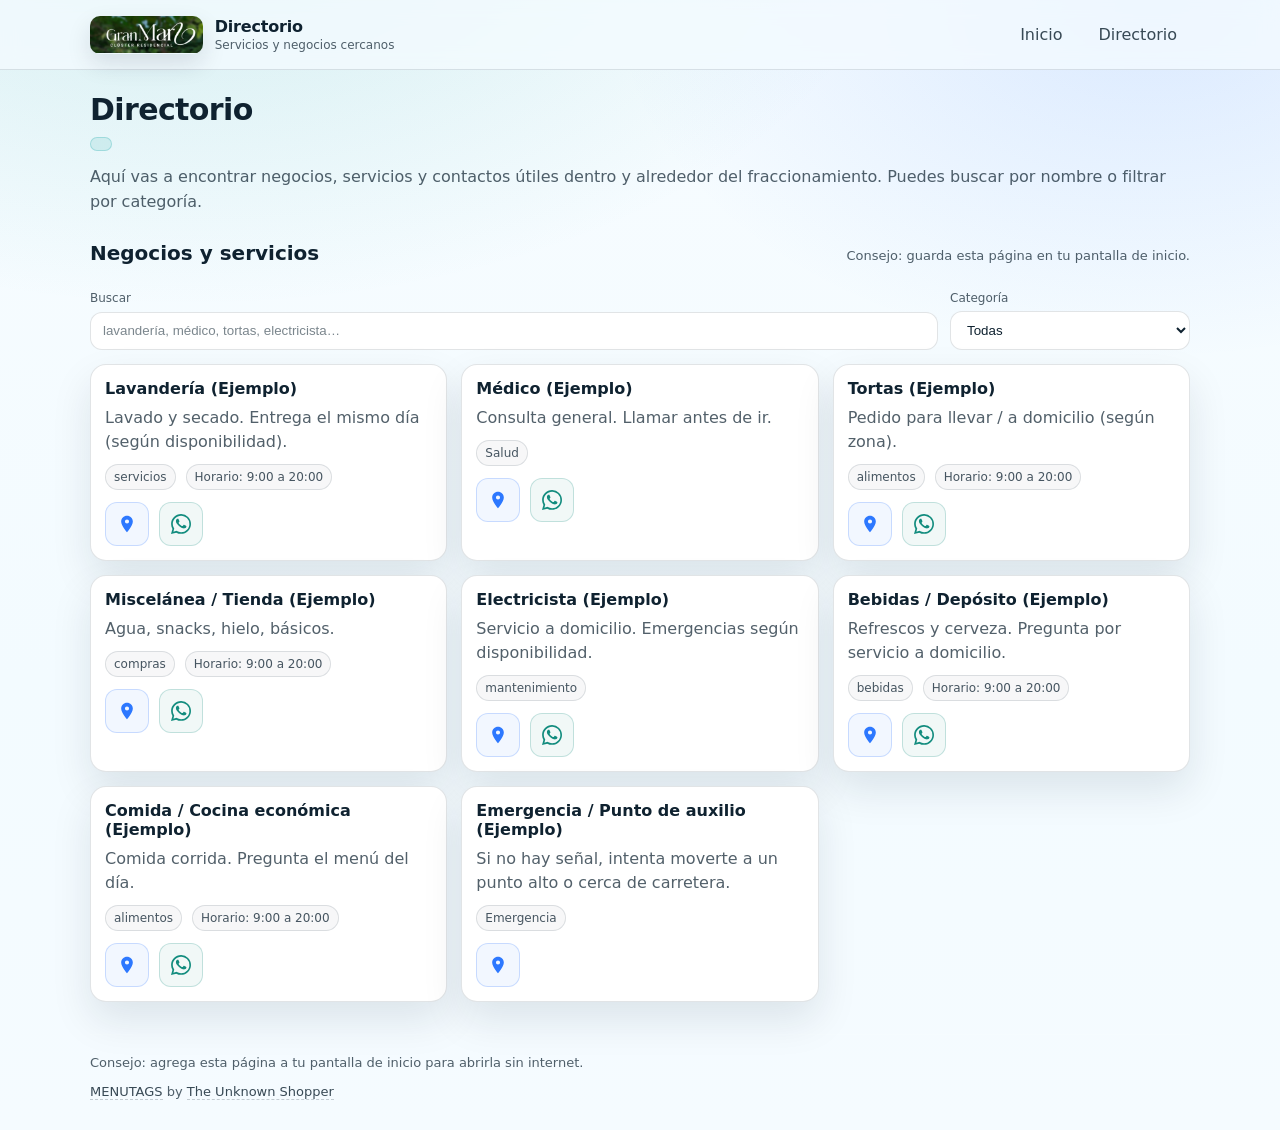
==== directorio.html @ cc4cd689 "grnmr" ====
<!doctype html>
<html lang="es">
  <head>
    <meta charset="UTF-8" />
    <meta name="viewport" content="width=device-width, initial-scale=1" />
    <meta name="theme-color" content="#0b1f2a" />
    <title>Gran Mar | Directorio</title>

    <link rel="manifest" href="./manifest.webmanifest" />
    <link rel="stylesheet" href="./style.css" />
  </head>
  <body>
    <header class="topbar">
      <div class="container">
        <div class="brand">
          <img class="brand__logo" src="./img/logo.png" alt="Gran Mar" />
          <div class="brand__text">
            <div class="brand__title">Directorio</div>
            <div class="brand__subtitle">Servicios y negocios cercanos</div>
          </div>
        </div>
        <nav class="nav">
          <a href="./index.html">Inicio</a>
          <a href="#directorio">Directorio</a>
        </nav>
      </div>
    </header>

    <main class="container">
      <section class="hero" aria-label="Directorio">
        <h1>Directorio</h1>
        <div id="roomBadge" class="badge" hidden></div>
        <p>
          Aquí vas a encontrar negocios, servicios y contactos útiles dentro y alrededor del fraccionamiento.
          Puedes buscar por nombre o filtrar por categoría.
        </p>
      </section>

      <section id="directorio" class="section" aria-label="Directorio">
        <div class="section__head">
          <h2>Negocios y servicios</h2>
          <div class="muted">Consejo: guarda esta página en tu pantalla de inicio.</div>
        </div>

        <div class="controls">
          <label class="control">
            <span class="control__label">Buscar</span>
            <input id="searchInput" type="search" placeholder="lavandería, médico, tortas, electricista…" autocomplete="off" />
          </label>
          <label class="control">
            <span class="control__label">Categoría</span>
            <select id="categorySelect">
              <option value="">Todas</option>
            </select>
          </label>
        </div>

        <div id="placesList" class="grid grid--cards" aria-live="polite"></div>
      </section>

      <footer class="footer">
        <div class="muted">
          Consejo: agrega esta página a tu pantalla de inicio para abrirla sin internet.
        </div>
        <div class="muted footer__credits">
          <a href="https://menutags.unknownshoppers.com" target="_blank" rel="noreferrer">MENUTAGS</a>
          by
          <a href="https://unknownshoppers.com" target="_blank" rel="noreferrer">The Unknown Shopper</a>
        </div>
      </footer>
    </main>

    <script>
      window.GRANMAR_PLACES = [
        {
          id: 'lavanderia-1',
          name: 'Lavandería (Ejemplo)',
          category: 'servicios',
          note: 'Lavado y secado. Entrega el mismo día (según disponibilidad).',
          hours: '9:00 a 20:00',
          whatsapp: {
            phone: '5219999999999',
            message: 'Hola, estoy en Gran Mar. ¿Me compartes costos y tiempo de entrega? Gracias.',
          },
          lat: 18.000101,
          lon: -92.000101,
        },
        {
          id: 'medico-1',
          name: 'Médico (Ejemplo)',
          category: 'salud',
          note: 'Consulta general. Llamar antes de ir.',
          whatsapp: {
            phone: '5219999999999',
            message: 'Hola, estoy en Gran Mar. ¿Tienes disponibilidad para consulta? Gracias.',
          },
          lat: 18.000102,
          lon: -92.000102,
        },
        {
          id: 'tortas-1',
          name: 'Tortas (Ejemplo)',
          category: 'alimentos',
          note: 'Pedido para llevar / a domicilio (según zona).',
          hours: '9:00 a 20:00',
          whatsapp: {
            phone: '5219999999999',
            message: 'Hola, estoy en Gran Mar. ¿Me compartes tu menú y tiempos de entrega? Gracias.',
          },
          lat: 18.000103,
          lon: -92.000103,
        },
        {
          id: 'miscelanea-1',
          name: 'Miscelánea / Tienda (Ejemplo)',
          category: 'compras',
          note: 'Agua, snacks, hielo, básicos.',
          hours: '9:00 a 20:00',
          whatsapp: {
            phone: '5219999999999',
            message: 'Hola, estoy en Gran Mar. ¿Tienes abierto y vendes hielo/agua? Gracias.',
          },
          lat: 18.000104,
          lon: -92.000104,
        },
        {
          id: 'electricista-1',
          name: 'Electricista (Ejemplo)',
          category: 'mantenimiento',
          note: 'Servicio a domicilio. Emergencias según disponibilidad.',
          whatsapp: {
            phone: '5219999999999',
            message: 'Hola, estoy en Gran Mar. ¿Puedes apoyar con un servicio eléctrico? Gracias.',
          },
          lat: 18.000105,
          lon: -92.000105,
        },
        {
          id: 'bebidas-1',
          name: 'Bebidas / Depósito (Ejemplo)',
          category: 'bebidas',
          note: 'Refrescos y cerveza. Pregunta por servicio a domicilio.',
          hours: '9:00 a 20:00',
          whatsapp: {
            phone: '5219999999999',
            message: 'Hola, estoy en Gran Mar. ¿Tienes servicio a domicilio y precios? Gracias.',
          },
          lat: 18.000106,
          lon: -92.000106,
        },
        {
          id: 'alimentos-1',
          name: 'Comida / Cocina económica (Ejemplo)',
          category: 'alimentos',
          note: 'Comida corrida. Pregunta el menú del día.',
          hours: '9:00 a 20:00',
          whatsapp: {
            phone: '5219999999999',
            message: 'Hola, estoy en Gran Mar. ¿Cuál es el menú del día y horarios? Gracias.',
          },
          lat: 18.000107,
          lon: -92.000107,
        },
        {
          id: 'emergencia-1',
          name: 'Emergencia / Punto de auxilio (Ejemplo)',
          category: 'emergencia',
          note: 'Si no hay señal, intenta moverte a un punto alto o cerca de carretera.',
          lat: 18.000108,
          lon: -92.000108,
        },
      ];
    </script>
    <script src="./script.js"></script>
  </body>
</html>
---- style.css ----
* {
    margin: 0;
    padding: 0;
    box-sizing: border-box;
}

:root {
  --bg: #f5fbff;
  --panel: #ffffff;
  --text: #0f2230;
  --muted: rgba(15, 34, 48, 0.72);
  --border: rgba(15, 34, 48, 0.12);
  --shadow: 0 18px 40px rgba(2, 28, 48, 0.10);
  --radius: 16px;
  --accent: #1aa6a6;
  --accent2: #2d78ff;
  --accentSoft: rgba(26, 166, 166, 0.12);
}

html, body {
  margin: 0;
  padding: 0;
  font-family: ui-sans-serif, system-ui, -apple-system, Segoe UI, Roboto, Helvetica, Arial;
  background:
    radial-gradient(1200px 700px at 15% -10%, rgba(26, 166, 166, 0.18), transparent 60%),
    radial-gradient(900px 600px at 90% 0%, rgba(45, 120, 255, 0.14), transparent 60%),
    linear-gradient(180deg, #f7fcff, #f3fbff 60%, #f5fbff);
  color: var(--text);
}

body {
  position: relative;
  overflow-x: hidden;
}

body::before,
body::after {
  content: "";
  position: fixed;
  inset: -20vmax;
  z-index: -1;
  pointer-events: none;
  will-change: transform, border-radius;
  filter: blur(40px);
  opacity: 0.55;
}

body::before {
  background: radial-gradient(circle at 30% 30%, rgba(26, 166, 166, 0.55), transparent 55%),
    radial-gradient(circle at 70% 60%, rgba(45, 120, 255, 0.42), transparent 55%);
  animation: morphA 18s ease-in-out infinite;
}

body::after {
  background: radial-gradient(circle at 40% 70%, rgba(255, 189, 89, 0.45), transparent 55%),
    radial-gradient(circle at 80% 20%, rgba(26, 166, 166, 0.35), transparent 55%);
  animation: morphB 22s ease-in-out infinite;
  opacity: 0.35;
}

@keyframes morphA {
  0% {
    transform: translate3d(-4%, -2%, 0) scale(0.98) rotate(0deg);
    border-radius: 42% 58% 62% 38% / 40% 35% 65% 60%;
  }
  35% {
    transform: translate3d(6%, 2%, 0) scale(1.05) rotate(10deg);
    border-radius: 60% 40% 34% 66% / 55% 62% 38% 45%;
  }
  70% {
    transform: translate3d(2%, 7%, 0) scale(1.02) rotate(-6deg);
    border-radius: 35% 65% 58% 42% / 58% 40% 60% 42%;
  }
  100% {
    transform: translate3d(-4%, -2%, 0) scale(0.98) rotate(0deg);
    border-radius: 42% 58% 62% 38% / 40% 35% 65% 60%;
  }
}

@keyframes morphB {
  0% {
    transform: translate3d(8%, 6%, 0) scale(1.02) rotate(0deg);
    border-radius: 58% 42% 45% 55% / 55% 40% 60% 45%;
  }
  45% {
    transform: translate3d(-2%, 3%, 0) scale(1.07) rotate(-12deg);
    border-radius: 40% 60% 62% 38% / 42% 60% 40% 58%;
  }
  80% {
    transform: translate3d(4%, -4%, 0) scale(1.03) rotate(8deg);
    border-radius: 62% 38% 40% 60% / 60% 48% 52% 40%;
  }
  100% {
    transform: translate3d(8%, 6%, 0) scale(1.02) rotate(0deg);
    border-radius: 58% 42% 45% 55% / 55% 40% 60% 45%;
  }
}

@media (prefers-reduced-motion: reduce) {
  body::before,
  body::after {
    animation: none;
  }
}

a { color: inherit; }

.container {
  width: min(1100px, calc(100% - 32px));
  margin: 0 auto;
}

@supports (padding: max(0px)) {
  .container {
    width: min(
      1100px,
      calc(100% - max(16px, env(safe-area-inset-left)) - max(16px, env(safe-area-inset-right)))
    );
  }
}

.topbar {
  position: sticky;
  top: 0;
  z-index: 10;
  backdrop-filter: blur(10px);
  background: rgba(245, 251, 255, 0.75);
  border-bottom: 1px solid var(--border);
}

.topbar .container {
  display: flex;
  align-items: center;
  justify-content: space-between;
  gap: 16px;
  padding: 14px 0;
}

@media (max-width: 620px) {
  .topbar .container {
    align-items: flex-start;
    flex-direction: column;
    gap: 10px;
    padding: 12px 0;
  }
}

.brand__title {
  font-weight: 850;
  letter-spacing: -0.2px;
  font-size: 16px;
}

.brand__subtitle {
  color: var(--muted);
  font-size: 12px;
  margin-top: 2px;
}

.brand {
  display: flex;
  align-items: center;
  gap: 12px;
}

.brand__text {
  display: grid;
}

.brand__logo {
  height: clamp(28px, 5vw, 38px);
  width: auto;
  max-width: 160px;
  object-fit: contain;
  border-radius: 10px;
  box-shadow: 0 10px 25px rgba(2, 28, 48, 0.12);
}

@media (max-width: 620px) {
  .brand {
    width: 100%;
  }

  .brand__logo {
    max-width: 220px;
  }
}

.nav {
  display: flex;
  gap: 10px;
  flex-wrap: wrap;
  justify-content: flex-end;
}

@media (max-width: 620px) {
  .nav {
    width: 100%;
    flex-wrap: nowrap;
    overflow-x: auto;
    -webkit-overflow-scrolling: touch;
    padding-bottom: 6px;
  }

  .nav a {
    white-space: nowrap;
  }
}

.nav a {
  text-decoration: none;
  padding: 10px 12px;
  border: 1px solid transparent;
  border-radius: 999px;
  color: rgba(15, 34, 48, 0.82);
}

.nav a:hover {
  border-color: var(--border);
  background: rgba(15, 34, 48, 0.04);
}

.hero { padding: 22px 0 4px; }

.hero h1 {
  margin: 0;
  font-size: 30px;
  letter-spacing: -0.6px;
}

.hero p {
  margin: 10px 0 0;
  color: var(--muted);
  line-height: 1.55;
}

.badge {
  display: inline-flex;
  align-items: center;
  justify-content: center;
  margin-top: 10px;
  padding: 6px 10px;
  border-radius: 999px;
  border: 1px solid rgba(26, 166, 166, 0.26);
  background: var(--accentSoft);
  font-weight: 800;
  letter-spacing: 0.2px;
  width: fit-content;
}

.section { padding: 22px 0; }

.section h2 {
  margin: 0 0 12px;
  font-size: 20px;
}

.section__head {
  display: flex;
  align-items: baseline;
  justify-content: space-between;
  gap: 12px;
  flex-wrap: wrap;
}

.grid {
  display: grid;
  gap: 14px;
}

.grid--2 { grid-template-columns: repeat(2, minmax(0, 1fr)); }
.grid--cards { grid-template-columns: repeat(3, minmax(0, 1fr)); }

@media (max-width: 860px) {
  .grid--cards { grid-template-columns: repeat(2, minmax(0, 1fr)); }
}

@media (max-width: 620px) {
  .grid--2 { grid-template-columns: 1fr; }
  .grid--cards { grid-template-columns: 1fr; }
  .brand__subtitle { display: none; }
}

.card {
  display: block;
  text-decoration: none;
  border: 1px solid var(--border);
  background: var(--panel);
  border-radius: var(--radius);
  box-shadow: var(--shadow);
  padding: 14px;
}

@media (max-width: 620px) {
  .card {
    padding: 14px;
  }
}

.card--cta {
  position: relative;
  overflow: hidden;
}

.card--cta:hover {
  border-color: rgba(26, 166, 166, 0.45);
  box-shadow: 0 22px 50px rgba(2, 28, 48, 0.12);
}

.card__title {
  font-weight: 750;
  font-size: 16px;
}

.card__text {
  margin-top: 8px;
  color: var(--muted);
  line-height: 1.5;
}

.muted {
  color: var(--muted);
  font-size: 13px;
  line-height: 1.5;
}

.center { text-align: center; }

.kv {
  display: grid;
  grid-template-columns: 130px 1fr;
  gap: 8px;
  padding: 8px 0;
  border-bottom: 1px dashed rgba(255, 255,  255, 0.12);
}

.kv:last-child { border-bottom: 0; }

.kv__k { color: var(--muted); font-size: 12px; }
.kv__v { font-weight: 700; letter-spacing: 0.2px; }

.controls {
  display: grid;
  grid-template-columns: 1fr 240px;
  gap: 12px;
  margin: 14px 0;
}

@media (max-width: 620px) {
  .controls { grid-template-columns: 1fr; }
}

.control { display: grid; gap: 6px; }
.control__label { color: var(--muted); font-size: 12px; }

input[type="search"], select {
  width: 100%;
  border: 1px solid var(--border);
  border-radius: 12px;
  padding: 10px 12px;
  background: #ffffff;
  color: var(--text);
  outline: none;
}

.actions {
  display: flex;
  gap: 10px;
  flex-wrap: wrap;
  margin: 12px 0 8px;
}

@media (max-width: 620px) {
  .actions {
    flex-direction: column;
    align-items: stretch;
  }
}

input[type="search"]::placeholder { color: rgba(15, 34, 48, 0.55); }

select option { color: #0b1f2a; }

.btn {
  appearance: none;
  border: 1px solid rgba(26, 166, 166, 0.28);
  background: linear-gradient(180deg, rgba(26, 166, 166, 0.18), rgba(26, 166, 166, 0.10));
  color: var(--text);
  padding: 12px 14px;
  border-radius: 12px;
  font-weight: 700;
  cursor: pointer;
}

@media (max-width: 620px) {
  .btn {
    width: 100%;
  }
}

.btn--secondary {
  border-color: rgba(15, 34, 48, 0.14);
  background: rgba(2, 28, 48, 0.04);
}

.btn:hover { border-color: rgba(57, 198, 198, 0.55); }

.list { display: grid; gap: 8px; }

.list__item {
  padding: 10px 12px;
  border: 1px solid var(--border);
  border-radius: 12px;
  text-decoration: none;
  background: rgba(2, 28, 48, 0.02);
}

@media (max-width: 620px) {
  .list__item {
    display: block;
    text-align: center;
    padding: 12px 14px;
  }
}

.list__item:hover { background: rgba(255, 255, 255, 0.06); }

.place__meta {
  display: flex;
  gap: 10px;
  flex-wrap: wrap;
  margin-top: 10px;
}

.place__actions {
  display: flex;
  gap: 10px;
  margin-top: 12px;
}

.icon-btn {
  display: inline-flex;
  align-items: center;
  justify-content: center;
  width: 44px;
  height: 44px;
  border-radius: 12px;
  border: 1px solid var(--border);
  background: rgba(2, 28, 48, 0.02);
  text-decoration: none;
  color: rgba(15, 34, 48, 0.85);
}

.icon-btn:hover {
  background: rgba(2, 28, 48, 0.04);
}

.icon-btn--wa {
  color: #128c7e;
  border-color: rgba(18, 140, 126, 0.22);
  background: rgba(18, 140, 126, 0.06);
}

.icon-btn--wa:hover {
  background: rgba(18, 140, 126, 0.10);
}

.icon-btn--maps {
  color: var(--accent2);
  border-color: rgba(45, 120, 255, 0.22);
  background: rgba(45, 120, 255, 0.06);
}

.icon-btn--maps:hover {
  background: rgba(45, 120, 255, 0.10);
}

@media (max-width: 620px) {
  .place__actions {
    gap: 12px;
  }

  .icon-btn {
    width: 52px;
    height: 52px;
  }
}

.tag {
  font-size: 12px;
  padding: 5px 8px;
  border-radius: 999px;
  border: 1px solid var(--border);
  background: rgba(2, 28, 48, 0.03);
  color: rgba(15, 34, 48, 0.76);
}

.footer {
  padding: 18px 0 28px;
  border-top: 1px solid rgba(255, 255, 255, 0.12);
  margin-top: 10px;
}

.footer__credits {
  margin-top: 10px;
}

.footer__credits a {
  color: rgba(15, 34, 48, 0.82);
  text-decoration: none;
  border-bottom: 1px dashed rgba(15, 34, 48, 0.22);
}

.footer__credits a:hover {
  border-bottom-color: rgba(15, 34, 48, 0.38);
}
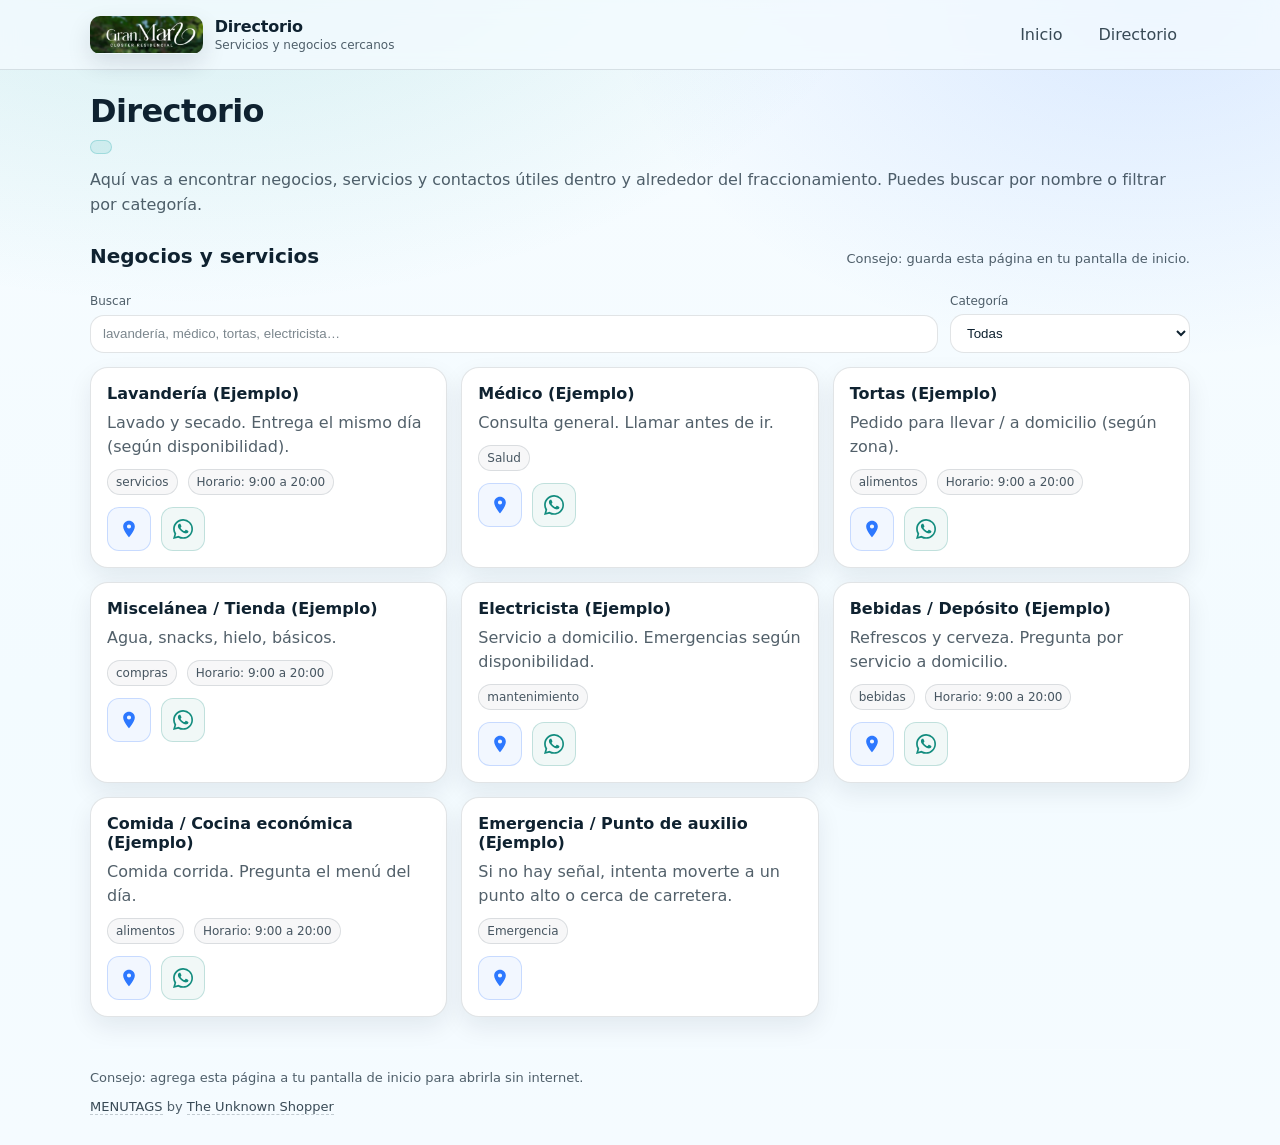
==== commit b1fdf07c: "¨modif¨" ====
--- a/directorio.html
+++ b/directorio.html
@@ -7,10 +7,21 @@
     <meta name="theme-color" content="#0b1f2a" />
     <title>Gran Mar | Directorio</title>
 
+    <meta property="og:title" content="Gran Mar | Directorio" />
+    <meta property="og:description" content="Negocios, servicios y contactos útiles en Gran Mar." />
+    <meta property="og:type" content="website" />
+    <meta property="og:image" content="https://unknownshopper.github.io/granmar/img/insti02.jpeg" />
+    <meta property="og:url" content="https://unknownshopper.github.io/granmar/directorio.html" />
+    <meta name="twitter:card" content="summary_large_image" />
+    <meta name="twitter:title" content="Gran Mar | Directorio" />
+    <meta name="twitter:description" content="Negocios, servicios y contactos útiles en Gran Mar." />
+    <meta name="twitter:image" content="https://unknownshopper.github.io/granmar/img/insti02.jpeg" />
+
     <link rel="manifest" href="./manifest.webmanifest" />
     <link rel="stylesheet" href="./style.css" />
   </head>
   <body>
+    <div class="parallax-bg" aria-hidden="true"></div>
     <header class="topbar">
       <div class="container">
         <div class="brand">
@@ -80,7 +91,7 @@
           note: 'Lavado y secado. Entrega el mismo día (según disponibilidad).',
           hours: '9:00 a 20:00',
           whatsapp: {
-            phone: '5219999999999',
+            phone: '529991429627',
             message: 'Hola, estoy en Gran Mar. ¿Me compartes costos y tiempo de entrega? Gracias.',
           },
           lat: 18.000101,
@@ -92,7 +103,7 @@
           category: 'salud',
           note: 'Consulta general. Llamar antes de ir.',
           whatsapp: {
-            phone: '5219999999999',
+            phone: '529991429627',
             message: 'Hola, estoy en Gran Mar. ¿Tienes disponibilidad para consulta? Gracias.',
           },
           lat: 18.000102,
@@ -105,7 +116,7 @@
           note: 'Pedido para llevar / a domicilio (según zona).',
           hours: '9:00 a 20:00',
           whatsapp: {
-            phone: '5219999999999',
+            phone: '529991429627',
             message: 'Hola, estoy en Gran Mar. ¿Me compartes tu menú y tiempos de entrega? Gracias.',
           },
           lat: 18.000103,
@@ -118,7 +129,7 @@
           note: 'Agua, snacks, hielo, básicos.',
           hours: '9:00 a 20:00',
           whatsapp: {
-            phone: '5219999999999',
+            phone: '529991429627',
             message: 'Hola, estoy en Gran Mar. ¿Tienes abierto y vendes hielo/agua? Gracias.',
           },
           lat: 18.000104,
@@ -130,7 +141,7 @@
           category: 'mantenimiento',
           note: 'Servicio a domicilio. Emergencias según disponibilidad.',
           whatsapp: {
-            phone: '5219999999999',
+            phone: '529991429627',
             message: 'Hola, estoy en Gran Mar. ¿Puedes apoyar con un servicio eléctrico? Gracias.',
           },
           lat: 18.000105,
@@ -143,7 +154,7 @@
           note: 'Refrescos y cerveza. Pregunta por servicio a domicilio.',
           hours: '9:00 a 20:00',
           whatsapp: {
-            phone: '5219999999999',
+            phone: '529991429627',
             message: 'Hola, estoy en Gran Mar. ¿Tienes servicio a domicilio y precios? Gracias.',
           },
           lat: 18.000106,
@@ -156,7 +167,7 @@
           note: 'Comida corrida. Pregunta el menú del día.',
           hours: '9:00 a 20:00',
           whatsapp: {
-            phone: '5219999999999',
+            phone: '529991429627',
             message: 'Hola, estoy en Gran Mar. ¿Cuál es el menú del día y horarios? Gracias.',
           },
           lat: 18.000107,
--- a/style.css
+++ b/style.css
@@ -11,7 +11,9 @@
   --muted: rgba(15, 34, 48, 0.72);
   --border: rgba(15, 34, 48, 0.12);
   --shadow: 0 18px 40px rgba(2, 28, 48, 0.10);
-  --radius: 16px;
+  --shadowSoft: 0 10px 24px rgba(2, 28, 48, 0.08);
+  --radius: 18px;
+  --radiusSm: 14px;
   --accent: #1aa6a6;
   --accent2: #2d78ff;
   --accentSoft: rgba(26, 166, 166, 0.12);
@@ -21,6 +23,8 @@
   margin: 0;
   padding: 0;
   font-family: ui-sans-serif, system-ui, -apple-system, Segoe UI, Roboto, Helvetica, Arial;
+  text-rendering: optimizeLegibility;
+  -webkit-font-smoothing: antialiased;
   background:
     radial-gradient(1200px 700px at 15% -10%, rgba(26, 166, 166, 0.18), transparent 60%),
     radial-gradient(900px 600px at 90% 0%, rgba(45, 120, 255, 0.14), transparent 60%),
@@ -31,6 +35,27 @@
 body {
   position: relative;
   overflow-x: hidden;
+}
+
+.parallax-bg {
+  position: fixed;
+  inset: -10vh 0 0 0;
+  z-index: -3;
+  pointer-events: none;
+  background-image:
+    linear-gradient(180deg, rgba(245, 251, 255, 0.78), rgba(245, 251, 255, 0.92) 55%, rgba(245, 251, 255, 0.98)),
+    url('./img/granmaratardecer.webp');
+  background-size: cover;
+  background-position: center;
+  filter: saturate(1.05) contrast(1.02);
+  transform: translate3d(0, 0, 0);
+  will-change: transform;
+}
+
+@media (prefers-reduced-motion: reduce) {
+  .parallax-bg {
+    will-change: auto;
+  }
 }
 
 body::before,
@@ -195,15 +220,25 @@
 
 @media (max-width: 620px) {
   .nav {
+    position: fixed;
+    left: 0;
+    right: 0;
+    bottom: 0;
     width: 100%;
-    flex-wrap: nowrap;
-    overflow-x: auto;
-    -webkit-overflow-scrolling: touch;
-    padding-bottom: 6px;
+    justify-content: space-around;
+    gap: 8px;
+    padding: 10px 12px;
+    background: rgba(245, 251, 255, 0.88);
+    border-top: 1px solid var(--border);
+    backdrop-filter: blur(12px);
   }
 
   .nav a {
     white-space: nowrap;
+  }
+
+  body {
+    padding-bottom: 76px;
   }
 }
 
@@ -224,7 +259,7 @@
 
 .hero h1 {
   margin: 0;
-  font-size: 30px;
+  font-size: 32px;
   letter-spacing: -0.6px;
 }
 
@@ -287,8 +322,8 @@
   border: 1px solid var(--border);
   background: var(--panel);
   border-radius: var(--radius);
-  box-shadow: var(--shadow);
-  padding: 14px;
+  box-shadow: var(--shadowSoft);
+  padding: 16px;
 }
 
 @media (max-width: 620px) {
@@ -300,6 +335,21 @@
 .card--cta {
   position: relative;
   overflow: hidden;
+}
+
+.card--cta::after {
+  content: "";
+  position: absolute;
+  inset: 0;
+  background: radial-gradient(900px 280px at 10% 0%, rgba(26, 166, 166, 0.18), transparent 50%),
+    radial-gradient(900px 280px at 90% 0%, rgba(45, 120, 255, 0.14), transparent 55%);
+  opacity: 0.8;
+  pointer-events: none;
+}
+
+.card--cta > * {
+  position: relative;
+  z-index: 1;
 }
 
 .card--cta:hover {
@@ -356,7 +406,7 @@
 input[type="search"], select {
   width: 100%;
   border: 1px solid var(--border);
-  border-radius: 12px;
+  border-radius: var(--radiusSm);
   padding: 10px 12px;
   background: #ffffff;
   color: var(--text);
@@ -387,7 +437,7 @@
   background: linear-gradient(180deg, rgba(26, 166, 166, 0.18), rgba(26, 166, 166, 0.10));
   color: var(--text);
   padding: 12px 14px;
-  border-radius: 12px;
+  border-radius: var(--radiusSm);
   font-weight: 700;
   cursor: pointer;
 }
@@ -436,6 +486,28 @@
   display: flex;
   gap: 10px;
   margin-top: 12px;
+}
+
+.embed {
+  width: 100%;
+  aspect-ratio: 16 / 10;
+  border-radius: 18px;
+  overflow: hidden;
+  background: rgba(255, 255, 255, 0.6);
+  box-shadow: 0 18px 40px rgba(2, 28, 48, 0.12);
+}
+
+.embed iframe {
+  width: 100%;
+  height: 100%;
+  border: 0;
+}
+
+.forecast__item {
+  display: flex;
+  gap: 10px;
+  flex-wrap: wrap;
+  margin-top: 10px;
 }
 
 .icon-btn {
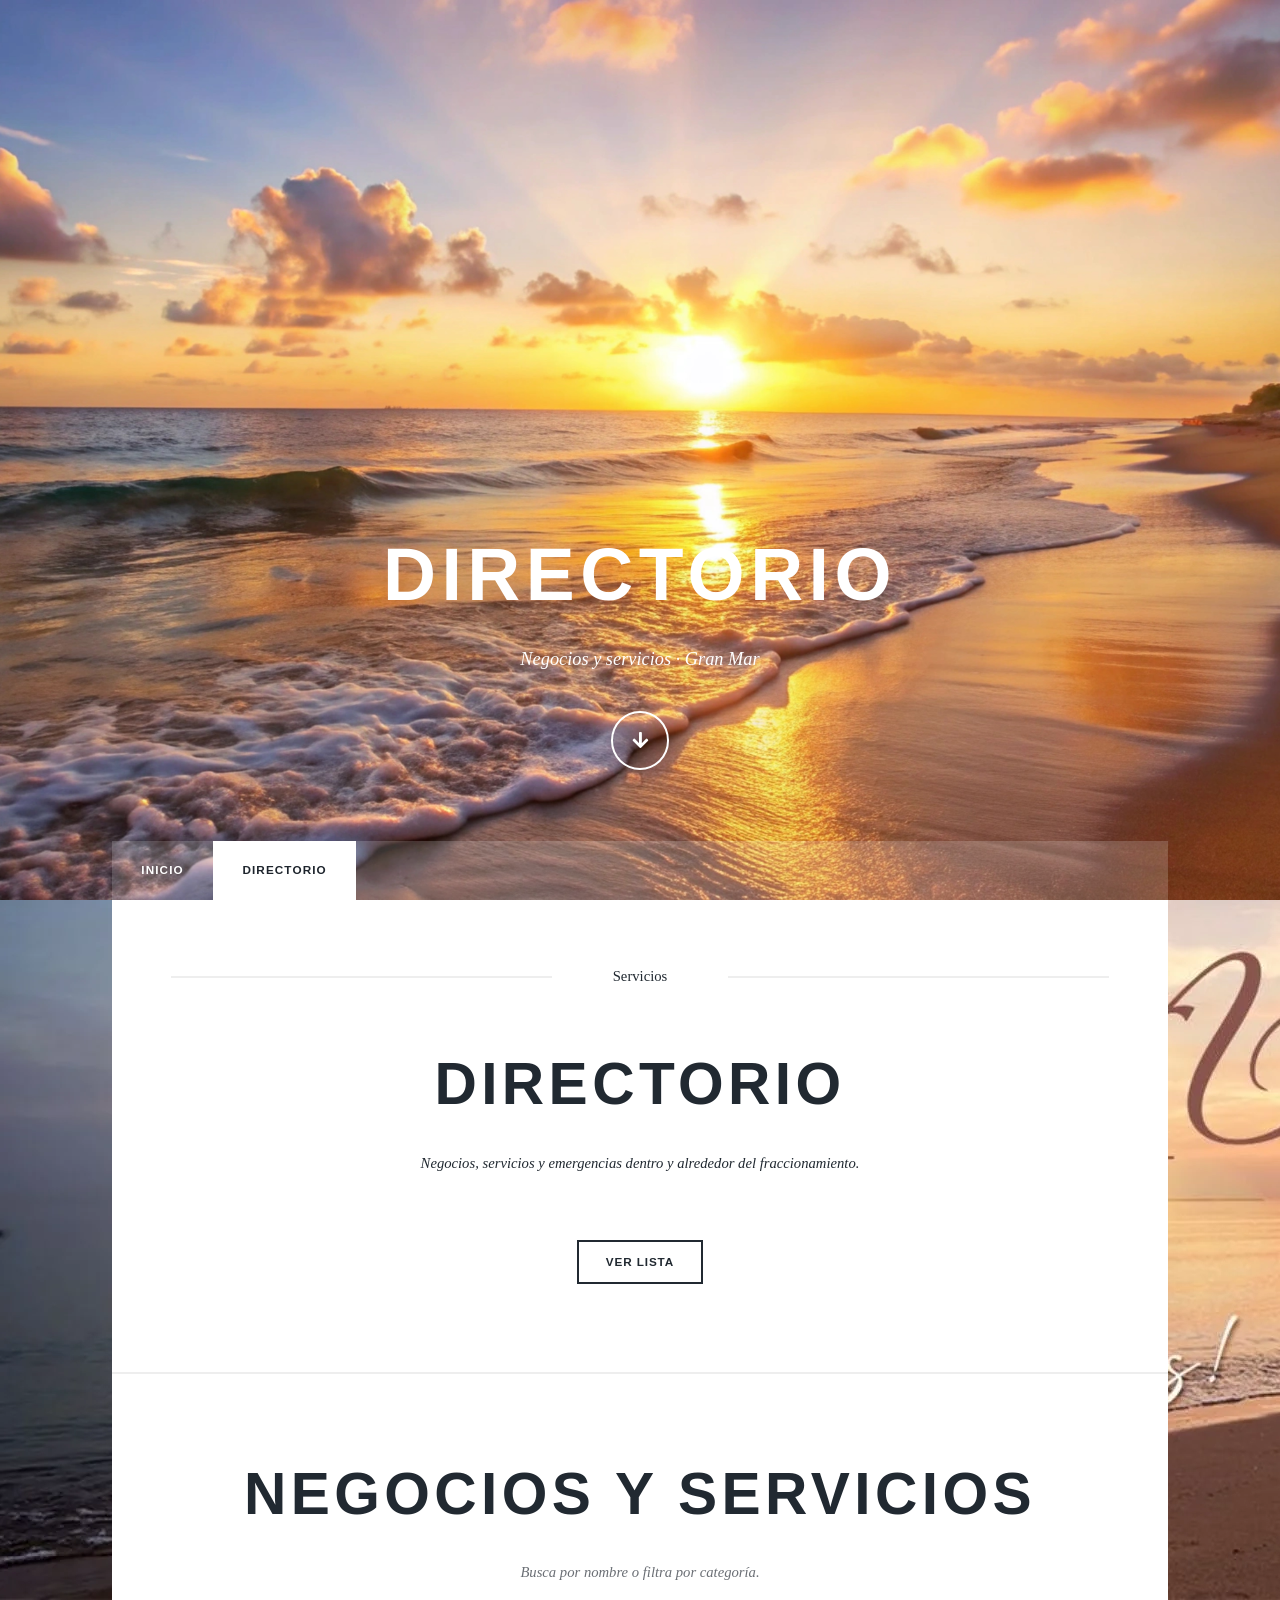
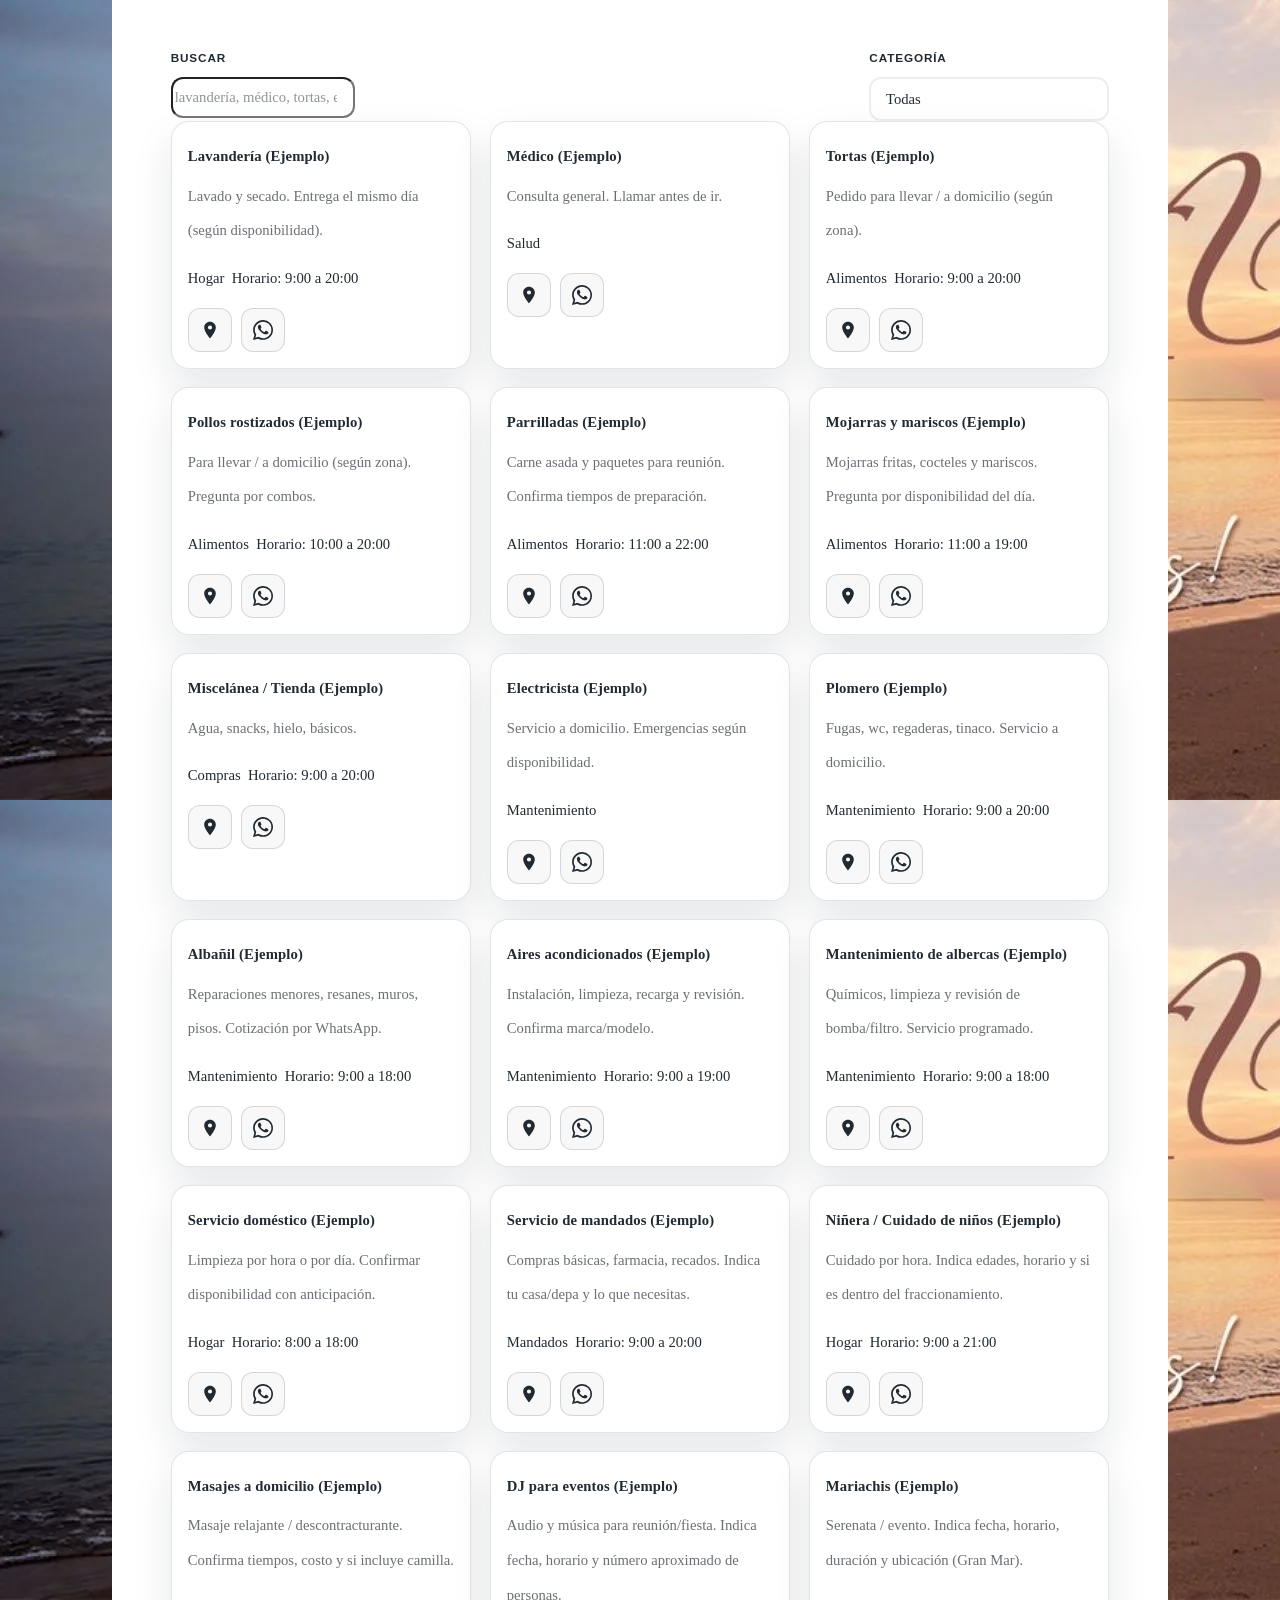
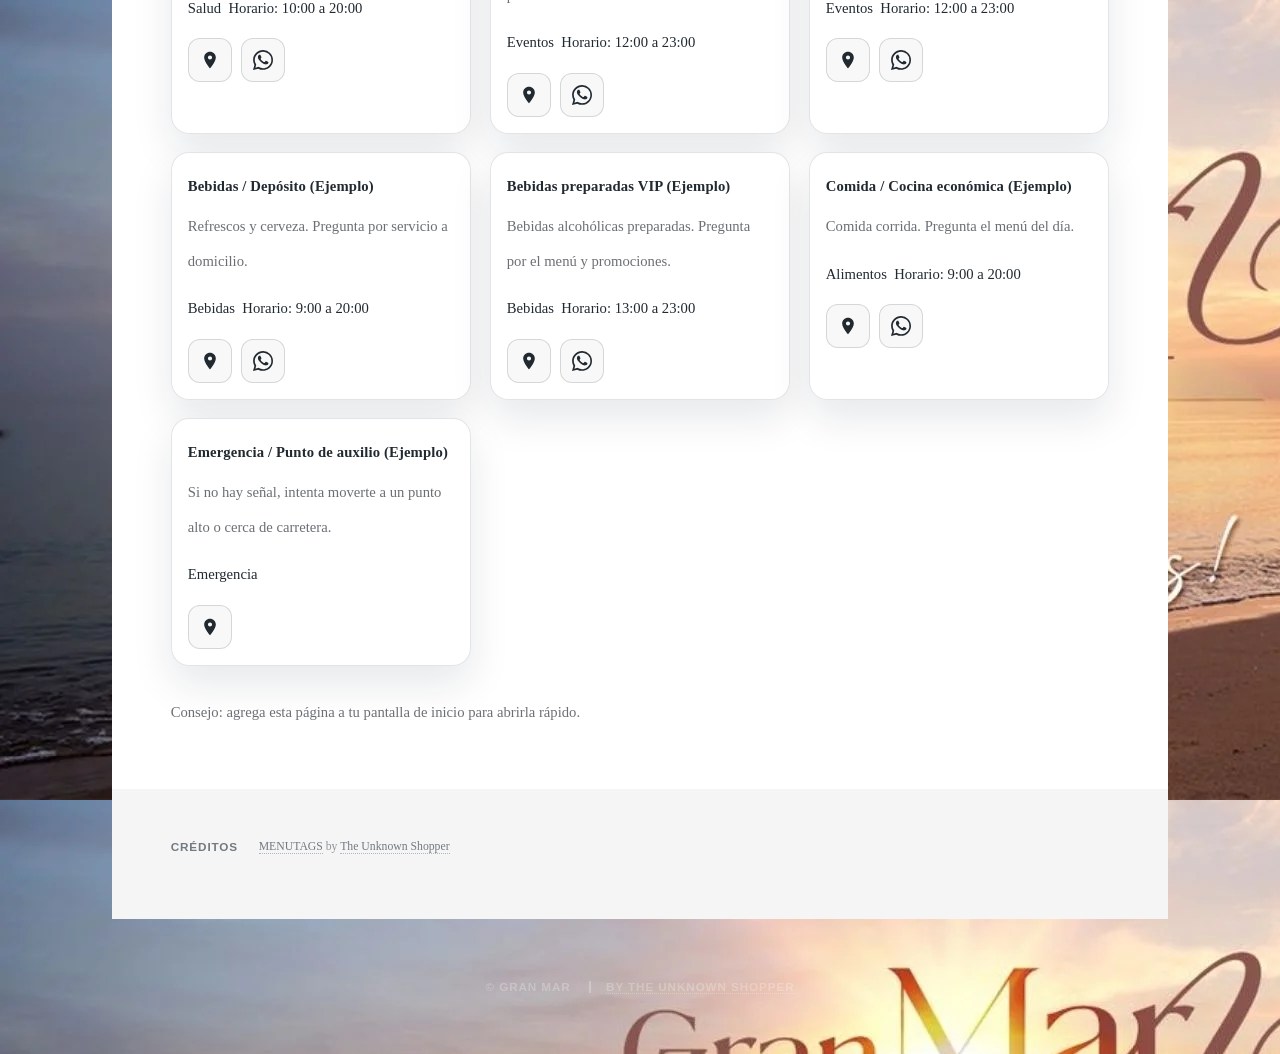
==== commit ab77cafb: "¨modifx¨" ====
--- a/directorio.html
+++ b/directorio.html
@@ -1,11 +1,9 @@
-
-<!doctype html>
+<!DOCTYPE HTML>
 <html lang="es">
   <head>
-    <meta charset="UTF-8" />
-    <meta name="viewport" content="width=device-width, initial-scale=1" />
-    <meta name="theme-color" content="#0b1f2a" />
     <title>Gran Mar | Directorio</title>
+    <meta charset="utf-8" />
+    <meta name="viewport" content="width=device-width, initial-scale=1, user-scalable=no" />
 
     <meta property="og:title" content="Gran Mar | Directorio" />
     <meta property="og:description" content="Negocios, servicios y contactos útiles en Gran Mar." />
@@ -17,172 +15,448 @@
     <meta name="twitter:description" content="Negocios, servicios y contactos útiles en Gran Mar." />
     <meta name="twitter:image" content="https://unknownshopper.github.io/granmar/img/insti02.jpeg" />
 
-    <link rel="manifest" href="./manifest.webmanifest" />
-    <link rel="stylesheet" href="./style.css" />
+    <link rel="stylesheet" href="nuevotemplate/assets/css/main.css" />
+    <link rel="stylesheet" href="./granmar.css" />
+    <noscript><link rel="stylesheet" href="nuevotemplate/assets/css/noscript.css" /></noscript>
+
+    <style>
+      #wrapper {
+        background-image: url('./img/granmaratardecer.webp');
+      }
+
+      #intro {
+        background-image: url('./img/puestadesol2.jpg');
+        background-size: cover;
+        background-position: center;
+        background-repeat: no-repeat;
+      }
+
+      #header .logo {
+        display: inline-flex;
+        align-items: center;
+        gap: 0.75rem;
+      }
+
+      #header .logo img {
+        height: 36px;
+        width: auto;
+        border-radius: 10px;
+      }
+
+      #granmarApp .gm-place-grid {
+        display: grid;
+        gap: 1.25rem;
+        grid-template-columns: repeat(3, minmax(0, 1fr));
+      }
+
+      @media screen and (max-width: 980px) {
+        #granmarApp .gm-place-grid {
+          grid-template-columns: repeat(2, minmax(0, 1fr));
+        }
+      }
+
+      @media screen and (max-width: 736px) {
+        #granmarApp .gm-place-grid {
+          grid-template-columns: 1fr;
+        }
+      }
+
+      #granmarApp .gm-place-grid .card:not(.place-card) {
+        border: 0;
+        background: transparent;
+        box-shadow: none;
+        padding: 0;
+      }
+    </style>
   </head>
-  <body>
-    <div class="parallax-bg" aria-hidden="true"></div>
-    <header class="topbar">
-      <div class="container">
-        <div class="brand">
-          <img class="brand__logo" src="./img/logo.png" alt="Gran Mar" />
-          <div class="brand__text">
-            <div class="brand__title">Directorio</div>
-            <div class="brand__subtitle">Servicios y negocios cercanos</div>
+  <body class="is-preload">
+    <div id="wrapper" class="fade-in">
+      <div id="intro">
+        <h1>Directorio</h1>
+        <p>Negocios y servicios · Gran Mar</p>
+        <ul class="actions">
+          <li><a href="#header" class="button icon solid solo fa-arrow-down scrolly">Continuar</a></li>
+        </ul>
+      </div>
+
+      <header id="header">
+        <a href="index.html" class="logo">
+          <img src="./img/logo.png" alt="Gran Mar" />
+          <span>Directorio</span>
+        </a>
+      </header>
+
+      <nav id="nav">
+        <ul class="links">
+          <li><a href="index.html">Inicio</a></li>
+          <li class="active"><a class="scrolly" href="#directorio">Directorio</a></li>
+        </ul>
+      </nav>
+
+      <div id="main">
+        <article class="post">
+          <header class="major">
+            <span class="date">Servicios</span>
+            <h2><a href="#">Directorio</a></h2>
+            <p>Negocios, servicios y emergencias dentro y alrededor del fraccionamiento.</p>
+            <div id="roomBadge" class="gm-chip" hidden></div>
+          </header>
+          <ul class="actions special">
+            <li><a href="#directorio" class="button scrolly">Ver lista</a></li>
+          </ul>
+        </article>
+
+        <section class="post" id="granmarApp">
+          <header class="major" id="directorio">
+            <h2>Negocios y servicios</h2>
+            <p class="gm-muted">Busca por nombre o filtra por categoría.</p>
+          </header>
+
+          <div class="gm-controls">
+            <div>
+              <label for="searchInput">Buscar</label>
+              <input id="searchInput" type="search" placeholder="lavandería, médico, tortas, electricista…" autocomplete="off" />
+            </div>
+            <div>
+              <label for="categorySelect">Categoría</label>
+              <select id="categorySelect">
+                <option value="">Todas</option>
+              </select>
+            </div>
           </div>
+
+          <div id="placesList" class="gm-place-grid" aria-live="polite"></div>
+
+          <div style="margin-top: 2rem;" class="gm-muted">
+            Consejo: agrega esta página a tu pantalla de inicio para abrirla rápido.
+          </div>
+
+          <script>
+            window.GRANMAR_PLACES = [
+              {
+                id: 'lavanderia-1',
+                name: 'Lavandería (Ejemplo)',
+                category: 'hogar',
+                note: 'Lavado y secado. Entrega el mismo día (según disponibilidad).',
+                hours: '9:00 a 20:00',
+                whatsapp: {
+                  phone: '529991429627',
+                  message: 'Hola, estoy en Gran Mar. ¿Me compartes costos y tiempo de entrega? Gracias.',
+                },
+                lat: 18.000101,
+                lon: -92.000101,
+              },
+              {
+                id: 'medico-1',
+                name: 'Médico (Ejemplo)',
+                category: 'salud',
+                note: 'Consulta general. Llamar antes de ir.',
+                whatsapp: {
+                  phone: '529991429627',
+                  message: 'Hola, estoy en Gran Mar. ¿Tienes disponibilidad para consulta? Gracias.',
+                },
+                lat: 18.000102,
+                lon: -92.000102,
+              },
+              {
+                id: 'tortas-1',
+                name: 'Tortas (Ejemplo)',
+                category: 'alimentos',
+                note: 'Pedido para llevar / a domicilio (según zona).',
+                hours: '9:00 a 20:00',
+                whatsapp: {
+                  phone: '529991429627',
+                  message: 'Hola, estoy en Gran Mar. ¿Me compartes tu menú y tiempos de entrega? Gracias.',
+                },
+                lat: 18.000103,
+                lon: -92.000103,
+              },
+              {
+                id: 'pollos-1',
+                name: 'Pollos rostizados (Ejemplo)',
+                category: 'alimentos',
+                note: 'Para llevar / a domicilio (según zona). Pregunta por combos.',
+                hours: '10:00 a 20:00',
+                whatsapp: {
+                  phone: '529991429627',
+                  message: 'Hola, estoy en Gran Mar. ¿Me compartes menú/combos de pollos rostizados y si tienes entrega? Gracias.',
+                },
+                lat: 18.000115,
+                lon: -92.000115,
+              },
+              {
+                id: 'parrilladas-1',
+                name: 'Parrilladas (Ejemplo)',
+                category: 'alimentos',
+                note: 'Carne asada y paquetes para reunión. Confirma tiempos de preparación.',
+                hours: '11:00 a 22:00',
+                whatsapp: {
+                  phone: '529991429627',
+                  message: 'Hola, estoy en Gran Mar. ¿Me compartes tus parrilladas/paquetes y tiempos de entrega? Gracias.',
+                },
+                lat: 18.000116,
+                lon: -92.000116,
+              },
+              {
+                id: 'mariscos-1',
+                name: 'Mojarras y mariscos (Ejemplo)',
+                category: 'alimentos',
+                note: 'Mojarras fritas, cocteles y mariscos. Pregunta por disponibilidad del día.',
+                hours: '11:00 a 19:00',
+                whatsapp: {
+                  phone: '529991429627',
+                  message: 'Hola, estoy en Gran Mar. ¿Tienes mojarras y mariscos hoy? ¿Me compartes menú y horarios? Gracias.',
+                },
+                lat: 18.000117,
+                lon: -92.000117,
+              },
+              {
+                id: 'miscelanea-1',
+                name: 'Miscelánea / Tienda (Ejemplo)',
+                category: 'compras',
+                note: 'Agua, snacks, hielo, básicos.',
+                hours: '9:00 a 20:00',
+                whatsapp: {
+                  phone: '529991429627',
+                  message: 'Hola, estoy en Gran Mar. ¿Tienes abierto y vendes hielo/agua? Gracias.',
+                },
+                lat: 18.000104,
+                lon: -92.000104,
+              },
+              {
+                id: 'electricista-1',
+                name: 'Electricista (Ejemplo)',
+                category: 'mantenimiento',
+                note: 'Servicio a domicilio. Emergencias según disponibilidad.',
+                whatsapp: {
+                  phone: '529991429627',
+                  message: 'Hola, estoy en Gran Mar. ¿Puedes apoyar con un servicio eléctrico? Gracias.',
+                },
+                lat: 18.000105,
+                lon: -92.000105,
+              },
+              {
+                id: 'plomero-1',
+                name: 'Plomero (Ejemplo)',
+                category: 'mantenimiento',
+                note: 'Fugas, wc, regaderas, tinaco. Servicio a domicilio.',
+                hours: '9:00 a 20:00',
+                whatsapp: {
+                  phone: '529991429627',
+                  message: 'Hola, estoy en Gran Mar. ¿Puedes apoyar con plomería (fuga/wc/regadera)? Gracias.',
+                },
+                lat: 18.000118,
+                lon: -92.000118,
+              },
+              {
+                id: 'albanil-1',
+                name: 'Albañil (Ejemplo)',
+                category: 'mantenimiento',
+                note: 'Reparaciones menores, resanes, muros, pisos. Cotización por WhatsApp.',
+                hours: '9:00 a 18:00',
+                whatsapp: {
+                  phone: '529991429627',
+                  message: 'Hola, estoy en Gran Mar. Busco albañil para una reparación. ¿Tienes disponibilidad para cotizar? Gracias.',
+                },
+                lat: 18.000119,
+                lon: -92.000119,
+              },
+              {
+                id: 'aires-1',
+                name: 'Aires acondicionados (Ejemplo)',
+                category: 'mantenimiento',
+                note: 'Instalación, limpieza, recarga y revisión. Confirma marca/modelo.',
+                hours: '9:00 a 19:00',
+                whatsapp: {
+                  phone: '529991429627',
+                  message: 'Hola, estoy en Gran Mar. ¿Das servicio aires acondicionados (limpieza/revisión/recarga)? Gracias.',
+                },
+                lat: 18.000120,
+                lon: -92.000120,
+              },
+              {
+                id: 'albercas-1',
+                name: 'Mantenimiento de albercas (Ejemplo)',
+                category: 'mantenimiento',
+                note: 'Químicos, limpieza y revisión de bomba/filtro. Servicio programado.',
+                hours: '9:00 a 18:00',
+                whatsapp: {
+                  phone: '529991429627',
+                  message: 'Hola, estoy en Gran Mar. Busco mantenimiento de alberca. ¿Me compartes costos y disponibilidad? Gracias.',
+                },
+                lat: 18.000121,
+                lon: -92.000121,
+              },
+              {
+                id: 'servicio-domestico-1',
+                name: 'Servicio doméstico (Ejemplo)',
+                category: 'hogar',
+                note: 'Limpieza por hora o por día. Confirmar disponibilidad con anticipación.',
+                hours: '8:00 a 18:00',
+                whatsapp: {
+                  phone: '529991429627',
+                  message: 'Hola, estoy en Gran Mar. Busco servicio doméstico. ¿Tienes disponibilidad y tarifas? Gracias.',
+                },
+                lat: 18.000109,
+                lon: -92.000109,
+              },
+              {
+                id: 'mandados-1',
+                name: 'Servicio de mandados (Ejemplo)',
+                category: 'mandados',
+                note: 'Compras básicas, farmacia, recados. Indica tu casa/depa y lo que necesitas.',
+                hours: '9:00 a 20:00',
+                whatsapp: {
+                  phone: '529991429627',
+                  message: 'Hola, estoy en Gran Mar. ¿Me puedes apoyar con un mandado? Te paso lista y ubicación. Gracias.',
+                },
+                lat: 18.000110,
+                lon: -92.000110,
+              },
+              {
+                id: 'ninera-1',
+                name: 'Niñera / Cuidado de niños (Ejemplo)',
+                category: 'hogar',
+                note: 'Cuidado por hora. Indica edades, horario y si es dentro del fraccionamiento.',
+                hours: '9:00 a 21:00',
+                whatsapp: {
+                  phone: '529991429627',
+                  message: 'Hola, estoy en Gran Mar. Busco niñera/cuidado de niños. ¿Tienes disponibilidad y tarifas por hora? Gracias.',
+                },
+                lat: 18.000111,
+                lon: -92.000111,
+              },
+              {
+                id: 'masajes-1',
+                name: 'Masajes a domicilio (Ejemplo)',
+                category: 'salud',
+                note: 'Masaje relajante / descontracturante. Confirma tiempos, costo y si incluye camilla.',
+                hours: '10:00 a 20:00',
+                whatsapp: {
+                  phone: '529991429627',
+                  message: 'Hola, estoy en Gran Mar. ¿Ofreces masajes a domicilio? ¿Me compartes tipos de masaje, costos y disponibilidad? Gracias.',
+                },
+                lat: 18.000112,
+                lon: -92.000112,
+              },
+              {
+                id: 'dj-1',
+                name: 'DJ para eventos (Ejemplo)',
+                category: 'eventos',
+                note: 'Audio y música para reunión/fiesta. Indica fecha, horario y número aproximado de personas.',
+                hours: '12:00 a 23:00',
+                whatsapp: {
+                  phone: '529991429627',
+                  message: 'Hola, estoy en Gran Mar. Busco DJ para un evento. ¿Me compartes paquetes, costos y disponibilidad? Gracias.',
+                },
+                lat: 18.000113,
+                lon: -92.000113,
+              },
+              {
+                id: 'mariachis-1',
+                name: 'Mariachis (Ejemplo)',
+                category: 'eventos',
+                note: 'Serenata / evento. Indica fecha, horario, duración y ubicación (Gran Mar).',
+                hours: '12:00 a 23:00',
+                whatsapp: {
+                  phone: '529991429627',
+                  message: 'Hola, estoy en Gran Mar. Busco mariachis para un evento/serenata. ¿Me compartes costos, repertorio y disponibilidad? Gracias.',
+                },
+                lat: 18.000114,
+                lon: -92.000114,
+              },
+              {
+                id: 'bebidas-1',
+                name: 'Bebidas / Depósito (Ejemplo)',
+                category: 'bebidas',
+                note: 'Refrescos y cerveza. Pregunta por servicio a domicilio.',
+                hours: '9:00 a 20:00',
+                whatsapp: {
+                  phone: '529991429627',
+                  message: 'Hola, estoy en Gran Mar. ¿Tienes servicio a domicilio y precios? Gracias.',
+                },
+                lat: 18.000106,
+                lon: -92.000106,
+              },
+              {
+                id: 'bebidas-vip-1',
+                name: 'Bebidas preparadas VIP (Ejemplo)',
+                category: 'bebidas',
+                note: 'Bebidas alcohólicas preparadas. Pregunta por el menú y promociones.',
+                hours: '13:00 a 23:00',
+                whatsapp: {
+                  phone: '529991429627',
+                  message: 'Hola, estoy en Gran Mar. ¿Me compartes tu menú de bebidas preparadas VIP y tiempos de entrega? Gracias.',
+                },
+                lat: 18.000122,
+                lon: -92.000122,
+              },
+              {
+                id: 'alimentos-1',
+                name: 'Comida / Cocina económica (Ejemplo)',
+                category: 'alimentos',
+                note: 'Comida corrida. Pregunta el menú del día.',
+                hours: '9:00 a 20:00',
+                whatsapp: {
+                  phone: '529991429627',
+                  message: 'Hola, estoy en Gran Mar. ¿Cuál es el menú del día y horarios? Gracias.',
+                },
+                lat: 18.000107,
+                lon: -92.000107,
+              },
+              {
+                id: 'emergencia-1',
+                name: 'Emergencia / Punto de auxilio (Ejemplo)',
+                category: 'emergencia',
+                note: 'Si no hay señal, intenta moverte a un punto alto o cerca de carretera.',
+                lat: 18.000108,
+                lon: -92.000108,
+              },
+            ];
+          </script>
+        </section>
+      </div>
+
+      <footer id="footer">
+        <section class="split contact">
+          <section>
+            <h3>Créditos</h3>
+            <p>
+              <a href="https://menutags.unknownshoppers.com" target="_blank" rel="noreferrer">MENUTAGS</a>
+              by
+              <a href="https://unknownshoppers.com" target="_blank" rel="noreferrer">The Unknown Shopper</a>
+            </p>
+          </section>
+        </section>
+      </footer>
+
+      <div id="copyright">
+        <ul>
+          <li>&copy; Gran Mar</li>
+          <li>
+            <a href="https://unknownshoppers.com" target="_blank" rel="noreferrer">by The Unknown Shopper</a>
+          </li>
+        </ul>
+      </div>
+
+      <div id="placeModal" class="gm-modal" hidden aria-hidden="true" aria-label="Detalles" role="dialog">
+        <div class="gm-modal__panel" role="document">
+          <div class="gm-modal__head">
+            <div class="gm-muted">Detalles</div>
+            <button id="placeModalClose" class="gm-modal__close" type="button">Cerrar</button>
+          </div>
+          <div id="placeModalContent"></div>
         </div>
-        <nav class="nav">
-          <a href="./index.html">Inicio</a>
-          <a href="#directorio">Directorio</a>
-        </nav>
       </div>
-    </header>
-
-    <main class="container">
-      <section class="hero" aria-label="Directorio">
-        <h1>Directorio</h1>
-        <div id="roomBadge" class="badge" hidden></div>
-        <p>
-          Aquí vas a encontrar negocios, servicios y contactos útiles dentro y alrededor del fraccionamiento.
-          Puedes buscar por nombre o filtrar por categoría.
-        </p>
-      </section>
-
-      <section id="directorio" class="section" aria-label="Directorio">
-        <div class="section__head">
-          <h2>Negocios y servicios</h2>
-          <div class="muted">Consejo: guarda esta página en tu pantalla de inicio.</div>
-        </div>
-
-        <div class="controls">
-          <label class="control">
-            <span class="control__label">Buscar</span>
-            <input id="searchInput" type="search" placeholder="lavandería, médico, tortas, electricista…" autocomplete="off" />
-          </label>
-          <label class="control">
-            <span class="control__label">Categoría</span>
-            <select id="categorySelect">
-              <option value="">Todas</option>
-            </select>
-          </label>
-        </div>
-
-        <div id="placesList" class="grid grid--cards" aria-live="polite"></div>
-      </section>
-
-      <footer class="footer">
-        <div class="muted">
-          Consejo: agrega esta página a tu pantalla de inicio para abrirla sin internet.
-        </div>
-        <div class="muted footer__credits">
-          <a href="https://menutags.unknownshoppers.com" target="_blank" rel="noreferrer">MENUTAGS</a>
-          by
-          <a href="https://unknownshoppers.com" target="_blank" rel="noreferrer">The Unknown Shopper</a>
-        </div>
-      </footer>
-    </main>
-
-    <script>
-      window.GRANMAR_PLACES = [
-        {
-          id: 'lavanderia-1',
-          name: 'Lavandería (Ejemplo)',
-          category: 'servicios',
-          note: 'Lavado y secado. Entrega el mismo día (según disponibilidad).',
-          hours: '9:00 a 20:00',
-          whatsapp: {
-            phone: '529991429627',
-            message: 'Hola, estoy en Gran Mar. ¿Me compartes costos y tiempo de entrega? Gracias.',
-          },
-          lat: 18.000101,
-          lon: -92.000101,
-        },
-        {
-          id: 'medico-1',
-          name: 'Médico (Ejemplo)',
-          category: 'salud',
-          note: 'Consulta general. Llamar antes de ir.',
-          whatsapp: {
-            phone: '529991429627',
-            message: 'Hola, estoy en Gran Mar. ¿Tienes disponibilidad para consulta? Gracias.',
-          },
-          lat: 18.000102,
-          lon: -92.000102,
-        },
-        {
-          id: 'tortas-1',
-          name: 'Tortas (Ejemplo)',
-          category: 'alimentos',
-          note: 'Pedido para llevar / a domicilio (según zona).',
-          hours: '9:00 a 20:00',
-          whatsapp: {
-            phone: '529991429627',
-            message: 'Hola, estoy en Gran Mar. ¿Me compartes tu menú y tiempos de entrega? Gracias.',
-          },
-          lat: 18.000103,
-          lon: -92.000103,
-        },
-        {
-          id: 'miscelanea-1',
-          name: 'Miscelánea / Tienda (Ejemplo)',
-          category: 'compras',
-          note: 'Agua, snacks, hielo, básicos.',
-          hours: '9:00 a 20:00',
-          whatsapp: {
-            phone: '529991429627',
-            message: 'Hola, estoy en Gran Mar. ¿Tienes abierto y vendes hielo/agua? Gracias.',
-          },
-          lat: 18.000104,
-          lon: -92.000104,
-        },
-        {
-          id: 'electricista-1',
-          name: 'Electricista (Ejemplo)',
-          category: 'mantenimiento',
-          note: 'Servicio a domicilio. Emergencias según disponibilidad.',
-          whatsapp: {
-            phone: '529991429627',
-            message: 'Hola, estoy en Gran Mar. ¿Puedes apoyar con un servicio eléctrico? Gracias.',
-          },
-          lat: 18.000105,
-          lon: -92.000105,
-        },
-        {
-          id: 'bebidas-1',
-          name: 'Bebidas / Depósito (Ejemplo)',
-          category: 'bebidas',
-          note: 'Refrescos y cerveza. Pregunta por servicio a domicilio.',
-          hours: '9:00 a 20:00',
-          whatsapp: {
-            phone: '529991429627',
-            message: 'Hola, estoy en Gran Mar. ¿Tienes servicio a domicilio y precios? Gracias.',
-          },
-          lat: 18.000106,
-          lon: -92.000106,
-        },
-        {
-          id: 'alimentos-1',
-          name: 'Comida / Cocina económica (Ejemplo)',
-          category: 'alimentos',
-          note: 'Comida corrida. Pregunta el menú del día.',
-          hours: '9:00 a 20:00',
-          whatsapp: {
-            phone: '529991429627',
-            message: 'Hola, estoy en Gran Mar. ¿Cuál es el menú del día y horarios? Gracias.',
-          },
-          lat: 18.000107,
-          lon: -92.000107,
-        },
-        {
-          id: 'emergencia-1',
-          name: 'Emergencia / Punto de auxilio (Ejemplo)',
-          category: 'emergencia',
-          note: 'Si no hay señal, intenta moverte a un punto alto o cerca de carretera.',
-          lat: 18.000108,
-          lon: -92.000108,
-        },
-      ];
-    </script>
+    </div>
+
+    <script src="nuevotemplate/assets/js/jquery.min.js"></script>
+    <script src="nuevotemplate/assets/js/jquery.scrollex.min.js"></script>
+    <script src="nuevotemplate/assets/js/jquery.scrolly.min.js"></script>
+    <script src="nuevotemplate/assets/js/browser.min.js"></script>
+    <script src="nuevotemplate/assets/js/breakpoints.min.js"></script>
+    <script src="nuevotemplate/assets/js/util.js"></script>
+    <script src="nuevotemplate/assets/js/main.js"></script>
     <script src="./script.js"></script>
   </body>
 </html>
--- a/nuevotemplate/assets/css/main.css
+++ b/nuevotemplate/assets/css/main.css
@@ -0,0 +1,4689 @@
+@import url(fontawesome-all.min.css);
+@import url("https://fonts.googleapis.com/css?family=Merriweather:300,700,300italic,700italic|Source+Sans+Pro:900");
+
+/*
+	Massively by HTML5 UP
+	html5up.net | @ajlkn
+	Free for personal and commercial use under the CCA 3.0 license (html5up.net/license)
+*/
+
+html, body, div, span, applet, object,
+iframe, h1, h2, h3, h4, h5, h6, p, blockquote,
+pre, a, abbr, acronym, address, big, cite,
+code, del, dfn, em, img, ins, kbd, q, s, samp,
+small, strike, strong, sub, sup, tt, var, b,
+u, i, center, dl, dt, dd, ol, ul, li, fieldset,
+form, label, legend, table, caption, tbody,
+tfoot, thead, tr, th, td, article, aside,
+canvas, details, embed, figure, figcaption,
+footer, header, hgroup, menu, nav, output, ruby,
+section, summary, time, mark, audio, video {
+	margin: 0;
+	padding: 0;
+	border: 0;
+	font-size: 100%;
+	font: inherit;
+	vertical-align: baseline;}
+
+article, aside, details, figcaption, figure,
+footer, header, hgroup, menu, nav, section {
+	display: block;}
+
+body {
+	line-height: 1;
+}
+
+ol, ul {
+	list-style: none;
+}
+
+blockquote, q {
+	quotes: none;
+}
+
+	blockquote:before, blockquote:after, q:before, q:after {
+		content: '';
+		content: none;
+	}
+
+table {
+	border-collapse: collapse;
+	border-spacing: 0;
+}
+
+body {
+	-webkit-text-size-adjust: none;
+}
+
+mark {
+	background-color: transparent;
+	color: inherit;
+}
+
+input::-moz-focus-inner {
+	border: 0;
+	padding: 0;
+}
+
+input, select, textarea {
+	-moz-appearance: none;
+	-webkit-appearance: none;
+	-ms-appearance: none;
+	appearance: none;
+}
+
+/* Basic */
+
+	@-ms-viewport {
+		width: device-width;
+	}
+
+	body {
+		-ms-overflow-style: scrollbar;
+	}
+
+	@media screen and (max-width: 480px) {
+
+		html, body {
+			min-width: 320px;
+		}
+
+	}
+
+	html {
+		box-sizing: border-box;
+	}
+
+	*, *:before, *:after {
+		box-sizing: inherit;
+	}
+
+	body {
+		background-color: #1e252d;
+	}
+
+		body.is-preload *, body.is-preload *:before, body.is-preload *:after {
+			-moz-animation: none !important;
+			-webkit-animation: none !important;
+			-ms-animation: none !important;
+			animation: none !important;
+			-moz-transition: none !important;
+			-webkit-transition: none !important;
+			-ms-transition: none !important;
+			transition: none !important;
+		}
+
+/* Type */
+
+	html {
+		font-size: 16pt;
+	}
+
+		@media screen and (max-width: 1680px) {
+
+			html {
+				font-size: 12pt;
+			}
+
+		}
+
+		@media screen and (max-width: 1280px) {
+
+			html {
+				font-size: 11pt;
+			}
+
+		}
+
+		@media screen and (max-width: 360px) {
+
+			html {
+				font-size: 10pt;
+			}
+
+		}
+
+	body {
+		color: #212931;
+	}
+
+	body, input, select, textarea {
+		font-family: "Merriweather", Georgia, serif;
+		font-weight: 300;
+		font-size: 1rem;
+		line-height: 2.375;
+	}
+
+	a {
+		-moz-transition: color 0.2s ease-in-out, background-color 0.2s ease-in-out, border-color 0.2s ease-in-out, box-shadow 0.2s ease-in-out;
+		-webkit-transition: color 0.2s ease-in-out, background-color 0.2s ease-in-out, border-color 0.2s ease-in-out, box-shadow 0.2s ease-in-out;
+		-ms-transition: color 0.2s ease-in-out, background-color 0.2s ease-in-out, border-color 0.2s ease-in-out, box-shadow 0.2s ease-in-out;
+		transition: color 0.2s ease-in-out, background-color 0.2s ease-in-out, border-color 0.2s ease-in-out, box-shadow 0.2s ease-in-out;
+		border-bottom: dotted 1px;
+		text-decoration: none;
+	}
+
+		a:hover {
+			border-bottom-color: transparent;
+		}
+
+	strong, b {
+		font-weight: 600;
+	}
+
+	em, i {
+		font-style: italic;
+	}
+
+	p {
+		text-align: justify;
+		margin: 0 0 2rem 0;
+	}
+
+	h1, h2, h3, h4, h5, h6 {
+		font-family: "Source Sans Pro", Helvetica, sans-serif;
+		font-weight: 900;
+		line-height: 1.5;
+		letter-spacing: 0.075em;
+		text-transform: uppercase;
+		margin: 0 0 1rem 0;
+	}
+
+		h1 a, h2 a, h3 a, h4 a, h5 a, h6 a {
+			border-bottom: 0;
+			color: inherit;
+			text-decoration: none;
+		}
+
+	h1 {
+		font-size: 4rem;
+		line-height: 1.1;
+		margin: 0 0 2rem 0;
+	}
+
+	h2 {
+		font-size: 1.75rem;
+		line-height: 1.3;
+		margin: 0 0 1.5rem 0;
+	}
+
+	h3 {
+		font-size: 1.25rem;
+		margin: 0 0 1.5rem 0;
+	}
+
+	h4 {
+		font-size: 1rem;
+	}
+
+	h5 {
+		font-size: 0.9rem;
+	}
+
+	h6 {
+		font-size: 0.8rem;
+	}
+
+	sub {
+		font-size: 0.8rem;
+		position: relative;
+		top: 0.5rem;
+	}
+
+	sup {
+		font-size: 0.8rem;
+		position: relative;
+		top: -0.5rem;
+	}
+
+	blockquote {
+		border-left: solid 4px;
+		font-style: italic;
+		margin: 0 0 2rem 0;
+		padding: 0.5rem 0 0.5rem 2rem;
+	}
+
+	code {
+		border: solid 2px;
+		font-family: "Courier New", monospace;
+		font-size: 0.9rem;
+		margin: 0 0.25rem;
+		padding: 0.25rem 0.65rem;
+	}
+
+	pre {
+		-webkit-overflow-scrolling: touch;
+		font-family: "Courier New", monospace;
+		font-size: 0.9rem;
+		margin: 0 0 2rem 0;
+	}
+
+		pre code {
+			display: block;
+			line-height: 1.75;
+			padding: 1rem 1.5rem;
+			overflow-x: auto;
+		}
+
+	hr {
+		border: 0;
+		border-bottom: solid 2px;
+		margin: 3rem 0;
+	}
+
+		hr.major {
+			margin: 5rem 0;
+		}
+
+	.align-left {
+		text-align: left;
+	}
+
+	.align-center {
+		text-align: center;
+	}
+
+	.align-right {
+		text-align: right;
+	}
+
+	input, select, textarea {
+		color: #212931;
+	}
+
+	a {
+		color: #212931;
+		border-bottom-color: rgba(33, 41, 49, 0.5);
+	}
+
+		a:hover {
+			border-bottom-color: transparent;
+			color: #18bfef !important;
+		}
+
+	strong, b {
+		color: #212931;
+	}
+
+	h1, h2, h3, h4, h5, h6 {
+		color: #212931;
+	}
+
+	blockquote {
+		border-left-color: #eeeeee;
+	}
+
+	code {
+		background: rgba(220, 220, 220, 0.25);
+		border-color: #eeeeee;
+	}
+
+	hr {
+		border-bottom-color: #eeeeee;
+	}
+
+/* Row */
+
+	.row {
+		display: flex;
+		flex-wrap: wrap;
+		box-sizing: border-box;
+		align-items: stretch;
+	}
+
+		.row > * {
+			box-sizing: border-box;
+		}
+
+		.row.gtr-uniform > * > :last-child {
+			margin-bottom: 0;
+		}
+
+		.row.aln-left {
+			justify-content: flex-start;
+		}
+
+		.row.aln-center {
+			justify-content: center;
+		}
+
+		.row.aln-right {
+			justify-content: flex-end;
+		}
+
+		.row.aln-top {
+			align-items: flex-start;
+		}
+
+		.row.aln-middle {
+			align-items: center;
+		}
+
+		.row.aln-bottom {
+			align-items: flex-end;
+		}
+
+		.row > .imp {
+			order: -1;
+		}
+
+		.row > .col-1 {
+			width: 8.33333%;
+		}
+
+		.row > .off-1 {
+			margin-left: 8.33333%;
+		}
+
+		.row > .col-2 {
+			width: 16.66667%;
+		}
+
+		.row > .off-2 {
+			margin-left: 16.66667%;
+		}
+
+		.row > .col-3 {
+			width: 25%;
+		}
+
+		.row > .off-3 {
+			margin-left: 25%;
+		}
+
+		.row > .col-4 {
+			width: 33.33333%;
+		}
+
+		.row > .off-4 {
+			margin-left: 33.33333%;
+		}
+
+		.row > .col-5 {
+			width: 41.66667%;
+		}
+
+		.row > .off-5 {
+			margin-left: 41.66667%;
+		}
+
+		.row > .col-6 {
+			width: 50%;
+		}
+
+		.row > .off-6 {
+			margin-left: 50%;
+		}
+
+		.row > .col-7 {
+			width: 58.33333%;
+		}
+
+		.row > .off-7 {
+			margin-left: 58.33333%;
+		}
+
+		.row > .col-8 {
+			width: 66.66667%;
+		}
+
+		.row > .off-8 {
+			margin-left: 66.66667%;
+		}
+
+		.row > .col-9 {
+			width: 75%;
+		}
+
+		.row > .off-9 {
+			margin-left: 75%;
+		}
+
+		.row > .col-10 {
+			width: 83.33333%;
+		}
+
+		.row > .off-10 {
+			margin-left: 83.33333%;
+		}
+
+		.row > .col-11 {
+			width: 91.66667%;
+		}
+
+		.row > .off-11 {
+			margin-left: 91.66667%;
+		}
+
+		.row > .col-12 {
+			width: 100%;
+		}
+
+		.row > .off-12 {
+			margin-left: 100%;
+		}
+
+		.row.gtr-0 {
+			margin-top: 0;
+			margin-left: 0rem;
+		}
+
+			.row.gtr-0 > * {
+				padding: 0 0 0 0rem;
+			}
+
+			.row.gtr-0.gtr-uniform {
+				margin-top: 0rem;
+			}
+
+				.row.gtr-0.gtr-uniform > * {
+					padding-top: 0rem;
+				}
+
+		.row.gtr-25 {
+			margin-top: 0;
+			margin-left: -0.375rem;
+		}
+
+			.row.gtr-25 > * {
+				padding: 0 0 0 0.375rem;
+			}
+
+			.row.gtr-25.gtr-uniform {
+				margin-top: -0.375rem;
+			}
+
+				.row.gtr-25.gtr-uniform > * {
+					padding-top: 0.375rem;
+				}
+
+		.row.gtr-50 {
+			margin-top: 0;
+			margin-left: -0.75rem;
+		}
+
+			.row.gtr-50 > * {
+				padding: 0 0 0 0.75rem;
+			}
+
+			.row.gtr-50.gtr-uniform {
+				margin-top: -0.75rem;
+			}
+
+				.row.gtr-50.gtr-uniform > * {
+					padding-top: 0.75rem;
+				}
+
+		.row {
+			margin-top: 0;
+			margin-left: -1.5rem;
+		}
+
+			.row > * {
+				padding: 0 0 0 1.5rem;
+			}
+
+			.row.gtr-uniform {
+				margin-top: -1.5rem;
+			}
+
+				.row.gtr-uniform > * {
+					padding-top: 1.5rem;
+				}
+
+		.row.gtr-150 {
+			margin-top: 0;
+			margin-left: -2.25rem;
+		}
+
+			.row.gtr-150 > * {
+				padding: 0 0 0 2.25rem;
+			}
+
+			.row.gtr-150.gtr-uniform {
+				margin-top: -2.25rem;
+			}
+
+				.row.gtr-150.gtr-uniform > * {
+					padding-top: 2.25rem;
+				}
+
+		.row.gtr-200 {
+			margin-top: 0;
+			margin-left: -3rem;
+		}
+
+			.row.gtr-200 > * {
+				padding: 0 0 0 3rem;
+			}
+
+			.row.gtr-200.gtr-uniform {
+				margin-top: -3rem;
+			}
+
+				.row.gtr-200.gtr-uniform > * {
+					padding-top: 3rem;
+				}
+
+		@media screen and (max-width: 1680px) {
+
+			.row {
+				display: flex;
+				flex-wrap: wrap;
+				box-sizing: border-box;
+				align-items: stretch;
+			}
+
+				.row > * {
+					box-sizing: border-box;
+				}
+
+				.row.gtr-uniform > * > :last-child {
+					margin-bottom: 0;
+				}
+
+				.row.aln-left {
+					justify-content: flex-start;
+				}
+
+				.row.aln-center {
+					justify-content: center;
+				}
+
+				.row.aln-right {
+					justify-content: flex-end;
+				}
+
+				.row.aln-top {
+					align-items: flex-start;
+				}
+
+				.row.aln-middle {
+					align-items: center;
+				}
+
+				.row.aln-bottom {
+					align-items: flex-end;
+				}
+
+				.row > .imp-xlarge {
+					order: -1;
+				}
+
+				.row > .col-1-xlarge {
+					width: 8.33333%;
+				}
+
+				.row > .off-1-xlarge {
+					margin-left: 8.33333%;
+				}
+
+				.row > .col-2-xlarge {
+					width: 16.66667%;
+				}
+
+				.row > .off-2-xlarge {
+					margin-left: 16.66667%;
+				}
+
+				.row > .col-3-xlarge {
+					width: 25%;
+				}
+
+				.row > .off-3-xlarge {
+					margin-left: 25%;
+				}
+
+				.row > .col-4-xlarge {
+					width: 33.33333%;
+				}
+
+				.row > .off-4-xlarge {
+					margin-left: 33.33333%;
+				}
+
+				.row > .col-5-xlarge {
+					width: 41.66667%;
+				}
+
+				.row > .off-5-xlarge {
+					margin-left: 41.66667%;
+				}
+
+				.row > .col-6-xlarge {
+					width: 50%;
+				}
+
+				.row > .off-6-xlarge {
+					margin-left: 50%;
+				}
+
+				.row > .col-7-xlarge {
+					width: 58.33333%;
+				}
+
+				.row > .off-7-xlarge {
+					margin-left: 58.33333%;
+				}
+
+				.row > .col-8-xlarge {
+					width: 66.66667%;
+				}
+
+				.row > .off-8-xlarge {
+					margin-left: 66.66667%;
+				}
+
+				.row > .col-9-xlarge {
+					width: 75%;
+				}
+
+				.row > .off-9-xlarge {
+					margin-left: 75%;
+				}
+
+				.row > .col-10-xlarge {
+					width: 83.33333%;
+				}
+
+				.row > .off-10-xlarge {
+					margin-left: 83.33333%;
+				}
+
+				.row > .col-11-xlarge {
+					width: 91.66667%;
+				}
+
+				.row > .off-11-xlarge {
+					margin-left: 91.66667%;
+				}
+
+				.row > .col-12-xlarge {
+					width: 100%;
+				}
+
+				.row > .off-12-xlarge {
+					margin-left: 100%;
+				}
+
+				.row.gtr-0 {
+					margin-top: 0;
+					margin-left: 0rem;
+				}
+
+					.row.gtr-0 > * {
+						padding: 0 0 0 0rem;
+					}
+
+					.row.gtr-0.gtr-uniform {
+						margin-top: 0rem;
+					}
+
+						.row.gtr-0.gtr-uniform > * {
+							padding-top: 0rem;
+						}
+
+				.row.gtr-25 {
+					margin-top: 0;
+					margin-left: -0.375rem;
+				}
+
+					.row.gtr-25 > * {
+						padding: 0 0 0 0.375rem;
+					}
+
+					.row.gtr-25.gtr-uniform {
+						margin-top: -0.375rem;
+					}
+
+						.row.gtr-25.gtr-uniform > * {
+							padding-top: 0.375rem;
+						}
+
+				.row.gtr-50 {
+					margin-top: 0;
+					margin-left: -0.75rem;
+				}
+
+					.row.gtr-50 > * {
+						padding: 0 0 0 0.75rem;
+					}
+
+					.row.gtr-50.gtr-uniform {
+						margin-top: -0.75rem;
+					}
+
+						.row.gtr-50.gtr-uniform > * {
+							padding-top: 0.75rem;
+						}
+
+				.row {
+					margin-top: 0;
+					margin-left: -1.5rem;
+				}
+
+					.row > * {
+						padding: 0 0 0 1.5rem;
+					}
+
+					.row.gtr-uniform {
+						margin-top: -1.5rem;
+					}
+
+						.row.gtr-uniform > * {
+							padding-top: 1.5rem;
+						}
+
+				.row.gtr-150 {
+					margin-top: 0;
+					margin-left: -2.25rem;
+				}
+
+					.row.gtr-150 > * {
+						padding: 0 0 0 2.25rem;
+					}
+
+					.row.gtr-150.gtr-uniform {
+						margin-top: -2.25rem;
+					}
+
+						.row.gtr-150.gtr-uniform > * {
+							padding-top: 2.25rem;
+						}
+
+				.row.gtr-200 {
+					margin-top: 0;
+					margin-left: -3rem;
+				}
+
+					.row.gtr-200 > * {
+						padding: 0 0 0 3rem;
+					}
+
+					.row.gtr-200.gtr-uniform {
+						margin-top: -3rem;
+					}
+
+						.row.gtr-200.gtr-uniform > * {
+							padding-top: 3rem;
+						}
+
+		}
+
+		@media screen and (max-width: 1280px) {
+
+			.row {
+				display: flex;
+				flex-wrap: wrap;
+				box-sizing: border-box;
+				align-items: stretch;
+			}
+
+				.row > * {
+					box-sizing: border-box;
+				}
+
+				.row.gtr-uniform > * > :last-child {
+					margin-bottom: 0;
+				}
+
+				.row.aln-left {
+					justify-content: flex-start;
+				}
+
+				.row.aln-center {
+					justify-content: center;
+				}
+
+				.row.aln-right {
+					justify-content: flex-end;
+				}
+
+				.row.aln-top {
+					align-items: flex-start;
+				}
+
+				.row.aln-middle {
+					align-items: center;
+				}
+
+				.row.aln-bottom {
+					align-items: flex-end;
+				}
+
+				.row > .imp-large {
+					order: -1;
+				}
+
+				.row > .col-1-large {
+					width: 8.33333%;
+				}
+
+				.row > .off-1-large {
+					margin-left: 8.33333%;
+				}
+
+				.row > .col-2-large {
+					width: 16.66667%;
+				}
+
+				.row > .off-2-large {
+					margin-left: 16.66667%;
+				}
+
+				.row > .col-3-large {
+					width: 25%;
+				}
+
+				.row > .off-3-large {
+					margin-left: 25%;
+				}
+
+				.row > .col-4-large {
+					width: 33.33333%;
+				}
+
+				.row > .off-4-large {
+					margin-left: 33.33333%;
+				}
+
+				.row > .col-5-large {
+					width: 41.66667%;
+				}
+
+				.row > .off-5-large {
+					margin-left: 41.66667%;
+				}
+
+				.row > .col-6-large {
+					width: 50%;
+				}
+
+				.row > .off-6-large {
+					margin-left: 50%;
+				}
+
+				.row > .col-7-large {
+					width: 58.33333%;
+				}
+
+				.row > .off-7-large {
+					margin-left: 58.33333%;
+				}
+
+				.row > .col-8-large {
+					width: 66.66667%;
+				}
+
+				.row > .off-8-large {
+					margin-left: 66.66667%;
+				}
+
+				.row > .col-9-large {
+					width: 75%;
+				}
+
+				.row > .off-9-large {
+					margin-left: 75%;
+				}
+
+				.row > .col-10-large {
+					width: 83.33333%;
+				}
+
+				.row > .off-10-large {
+					margin-left: 83.33333%;
+				}
+
+				.row > .col-11-large {
+					width: 91.66667%;
+				}
+
+				.row > .off-11-large {
+					margin-left: 91.66667%;
+				}
+
+				.row > .col-12-large {
+					width: 100%;
+				}
+
+				.row > .off-12-large {
+					margin-left: 100%;
+				}
+
+				.row.gtr-0 {
+					margin-top: 0;
+					margin-left: 0rem;
+				}
+
+					.row.gtr-0 > * {
+						padding: 0 0 0 0rem;
+					}
+
+					.row.gtr-0.gtr-uniform {
+						margin-top: 0rem;
+					}
+
+						.row.gtr-0.gtr-uniform > * {
+							padding-top: 0rem;
+						}
+
+				.row.gtr-25 {
+					margin-top: 0;
+					margin-left: -0.375rem;
+				}
+
+					.row.gtr-25 > * {
+						padding: 0 0 0 0.375rem;
+					}
+
+					.row.gtr-25.gtr-uniform {
+						margin-top: -0.375rem;
+					}
+
+						.row.gtr-25.gtr-uniform > * {
+							padding-top: 0.375rem;
+						}
+
+				.row.gtr-50 {
+					margin-top: 0;
+					margin-left: -0.75rem;
+				}
+
+					.row.gtr-50 > * {
+						padding: 0 0 0 0.75rem;
+					}
+
+					.row.gtr-50.gtr-uniform {
+						margin-top: -0.75rem;
+					}
+
+						.row.gtr-50.gtr-uniform > * {
+							padding-top: 0.75rem;
+						}
+
+				.row {
+					margin-top: 0;
+					margin-left: -1.5rem;
+				}
+
+					.row > * {
+						padding: 0 0 0 1.5rem;
+					}
+
+					.row.gtr-uniform {
+						margin-top: -1.5rem;
+					}
+
+						.row.gtr-uniform > * {
+							padding-top: 1.5rem;
+						}
+
+				.row.gtr-150 {
+					margin-top: 0;
+					margin-left: -2.25rem;
+				}
+
+					.row.gtr-150 > * {
+						padding: 0 0 0 2.25rem;
+					}
+
+					.row.gtr-150.gtr-uniform {
+						margin-top: -2.25rem;
+					}
+
+						.row.gtr-150.gtr-uniform > * {
+							padding-top: 2.25rem;
+						}
+
+				.row.gtr-200 {
+					margin-top: 0;
+					margin-left: -3rem;
+				}
+
+					.row.gtr-200 > * {
+						padding: 0 0 0 3rem;
+					}
+
+					.row.gtr-200.gtr-uniform {
+						margin-top: -3rem;
+					}
+
+						.row.gtr-200.gtr-uniform > * {
+							padding-top: 3rem;
+						}
+
+		}
+
+		@media screen and (max-width: 980px) {
+
+			.row {
+				display: flex;
+				flex-wrap: wrap;
+				box-sizing: border-box;
+				align-items: stretch;
+			}
+
+				.row > * {
+					box-sizing: border-box;
+				}
+
+				.row.gtr-uniform > * > :last-child {
+					margin-bottom: 0;
+				}
+
+				.row.aln-left {
+					justify-content: flex-start;
+				}
+
+				.row.aln-center {
+					justify-content: center;
+				}
+
+				.row.aln-right {
+					justify-content: flex-end;
+				}
+
+				.row.aln-top {
+					align-items: flex-start;
+				}
+
+				.row.aln-middle {
+					align-items: center;
+				}
+
+				.row.aln-bottom {
+					align-items: flex-end;
+				}
+
+				.row > .imp-medium {
+					order: -1;
+				}
+
+				.row > .col-1-medium {
+					width: 8.33333%;
+				}
+
+				.row > .off-1-medium {
+					margin-left: 8.33333%;
+				}
+
+				.row > .col-2-medium {
+					width: 16.66667%;
+				}
+
+				.row > .off-2-medium {
+					margin-left: 16.66667%;
+				}
+
+				.row > .col-3-medium {
+					width: 25%;
+				}
+
+				.row > .off-3-medium {
+					margin-left: 25%;
+				}
+
+				.row > .col-4-medium {
+					width: 33.33333%;
+				}
+
+				.row > .off-4-medium {
+					margin-left: 33.33333%;
+				}
+
+				.row > .col-5-medium {
+					width: 41.66667%;
+				}
+
+				.row > .off-5-medium {
+					margin-left: 41.66667%;
+				}
+
+				.row > .col-6-medium {
+					width: 50%;
+				}
+
+				.row > .off-6-medium {
+					margin-left: 50%;
+				}
+
+				.row > .col-7-medium {
+					width: 58.33333%;
+				}
+
+				.row > .off-7-medium {
+					margin-left: 58.33333%;
+				}
+
+				.row > .col-8-medium {
+					width: 66.66667%;
+				}
+
+				.row > .off-8-medium {
+					margin-left: 66.66667%;
+				}
+
+				.row > .col-9-medium {
+					width: 75%;
+				}
+
+				.row > .off-9-medium {
+					margin-left: 75%;
+				}
+
+				.row > .col-10-medium {
+					width: 83.33333%;
+				}
+
+				.row > .off-10-medium {
+					margin-left: 83.33333%;
+				}
+
+				.row > .col-11-medium {
+					width: 91.66667%;
+				}
+
+				.row > .off-11-medium {
+					margin-left: 91.66667%;
+				}
+
+				.row > .col-12-medium {
+					width: 100%;
+				}
+
+				.row > .off-12-medium {
+					margin-left: 100%;
+				}
+
+				.row.gtr-0 {
+					margin-top: 0;
+					margin-left: 0rem;
+				}
+
+					.row.gtr-0 > * {
+						padding: 0 0 0 0rem;
+					}
+
+					.row.gtr-0.gtr-uniform {
+						margin-top: 0rem;
+					}
+
+						.row.gtr-0.gtr-uniform > * {
+							padding-top: 0rem;
+						}
+
+				.row.gtr-25 {
+					margin-top: 0;
+					margin-left: -0.375rem;
+				}
+
+					.row.gtr-25 > * {
+						padding: 0 0 0 0.375rem;
+					}
+
+					.row.gtr-25.gtr-uniform {
+						margin-top: -0.375rem;
+					}
+
+						.row.gtr-25.gtr-uniform > * {
+							padding-top: 0.375rem;
+						}
+
+				.row.gtr-50 {
+					margin-top: 0;
+					margin-left: -0.75rem;
+				}
+
+					.row.gtr-50 > * {
+						padding: 0 0 0 0.75rem;
+					}
+
+					.row.gtr-50.gtr-uniform {
+						margin-top: -0.75rem;
+					}
+
+						.row.gtr-50.gtr-uniform > * {
+							padding-top: 0.75rem;
+						}
+
+				.row {
+					margin-top: 0;
+					margin-left: -1.5rem;
+				}
+
+					.row > * {
+						padding: 0 0 0 1.5rem;
+					}
+
+					.row.gtr-uniform {
+						margin-top: -1.5rem;
+					}
+
+						.row.gtr-uniform > * {
+							padding-top: 1.5rem;
+						}
+
+				.row.gtr-150 {
+					margin-top: 0;
+					margin-left: -2.25rem;
+				}
+
+					.row.gtr-150 > * {
+						padding: 0 0 0 2.25rem;
+					}
+
+					.row.gtr-150.gtr-uniform {
+						margin-top: -2.25rem;
+					}
+
+						.row.gtr-150.gtr-uniform > * {
+							padding-top: 2.25rem;
+						}
+
+				.row.gtr-200 {
+					margin-top: 0;
+					margin-left: -3rem;
+				}
+
+					.row.gtr-200 > * {
+						padding: 0 0 0 3rem;
+					}
+
+					.row.gtr-200.gtr-uniform {
+						margin-top: -3rem;
+					}
+
+						.row.gtr-200.gtr-uniform > * {
+							padding-top: 3rem;
+						}
+
+		}
+
+		@media screen and (max-width: 736px) {
+
+			.row {
+				display: flex;
+				flex-wrap: wrap;
+				box-sizing: border-box;
+				align-items: stretch;
+			}
+
+				.row > * {
+					box-sizing: border-box;
+				}
+
+				.row.gtr-uniform > * > :last-child {
+					margin-bottom: 0;
+				}
+
+				.row.aln-left {
+					justify-content: flex-start;
+				}
+
+				.row.aln-center {
+					justify-content: center;
+				}
+
+				.row.aln-right {
+					justify-content: flex-end;
+				}
+
+				.row.aln-top {
+					align-items: flex-start;
+				}
+
+				.row.aln-middle {
+					align-items: center;
+				}
+
+				.row.aln-bottom {
+					align-items: flex-end;
+				}
+
+				.row > .imp-small {
+					order: -1;
+				}
+
+				.row > .col-1-small {
+					width: 8.33333%;
+				}
+
+				.row > .off-1-small {
+					margin-left: 8.33333%;
+				}
+
+				.row > .col-2-small {
+					width: 16.66667%;
+				}
+
+				.row > .off-2-small {
+					margin-left: 16.66667%;
+				}
+
+				.row > .col-3-small {
+					width: 25%;
+				}
+
+				.row > .off-3-small {
+					margin-left: 25%;
+				}
+
+				.row > .col-4-small {
+					width: 33.33333%;
+				}
+
+				.row > .off-4-small {
+					margin-left: 33.33333%;
+				}
+
+				.row > .col-5-small {
+					width: 41.66667%;
+				}
+
+				.row > .off-5-small {
+					margin-left: 41.66667%;
+				}
+
+				.row > .col-6-small {
+					width: 50%;
+				}
+
+				.row > .off-6-small {
+					margin-left: 50%;
+				}
+
+				.row > .col-7-small {
+					width: 58.33333%;
+				}
+
+				.row > .off-7-small {
+					margin-left: 58.33333%;
+				}
+
+				.row > .col-8-small {
+					width: 66.66667%;
+				}
+
+				.row > .off-8-small {
+					margin-left: 66.66667%;
+				}
+
+				.row > .col-9-small {
+					width: 75%;
+				}
+
+				.row > .off-9-small {
+					margin-left: 75%;
+				}
+
+				.row > .col-10-small {
+					width: 83.33333%;
+				}
+
+				.row > .off-10-small {
+					margin-left: 83.33333%;
+				}
+
+				.row > .col-11-small {
+					width: 91.66667%;
+				}
+
+				.row > .off-11-small {
+					margin-left: 91.66667%;
+				}
+
+				.row > .col-12-small {
+					width: 100%;
+				}
+
+				.row > .off-12-small {
+					margin-left: 100%;
+				}
+
+				.row.gtr-0 {
+					margin-top: 0;
+					margin-left: 0rem;
+				}
+
+					.row.gtr-0 > * {
+						padding: 0 0 0 0rem;
+					}
+
+					.row.gtr-0.gtr-uniform {
+						margin-top: 0rem;
+					}
+
+						.row.gtr-0.gtr-uniform > * {
+							padding-top: 0rem;
+						}
+
+				.row.gtr-25 {
+					margin-top: 0;
+					margin-left: -0.375rem;
+				}
+
+					.row.gtr-25 > * {
+						padding: 0 0 0 0.375rem;
+					}
+
+					.row.gtr-25.gtr-uniform {
+						margin-top: -0.375rem;
+					}
+
+						.row.gtr-25.gtr-uniform > * {
+							padding-top: 0.375rem;
+						}
+
+				.row.gtr-50 {
+					margin-top: 0;
+					margin-left: -0.75rem;
+				}
+
+					.row.gtr-50 > * {
+						padding: 0 0 0 0.75rem;
+					}
+
+					.row.gtr-50.gtr-uniform {
+						margin-top: -0.75rem;
+					}
+
+						.row.gtr-50.gtr-uniform > * {
+							padding-top: 0.75rem;
+						}
+
+				.row {
+					margin-top: 0;
+					margin-left: -1.5rem;
+				}
+
+					.row > * {
+						padding: 0 0 0 1.5rem;
+					}
+
+					.row.gtr-uniform {
+						margin-top: -1.5rem;
+					}
+
+						.row.gtr-uniform > * {
+							padding-top: 1.5rem;
+						}
+
+				.row.gtr-150 {
+					margin-top: 0;
+					margin-left: -2.25rem;
+				}
+
+					.row.gtr-150 > * {
+						padding: 0 0 0 2.25rem;
+					}
+
+					.row.gtr-150.gtr-uniform {
+						margin-top: -2.25rem;
+					}
+
+						.row.gtr-150.gtr-uniform > * {
+							padding-top: 2.25rem;
+						}
+
+				.row.gtr-200 {
+					margin-top: 0;
+					margin-left: -3rem;
+				}
+
+					.row.gtr-200 > * {
+						padding: 0 0 0 3rem;
+					}
+
+					.row.gtr-200.gtr-uniform {
+						margin-top: -3rem;
+					}
+
+						.row.gtr-200.gtr-uniform > * {
+							padding-top: 3rem;
+						}
+
+		}
+
+		@media screen and (max-width: 480px) {
+
+			.row {
+				display: flex;
+				flex-wrap: wrap;
+				box-sizing: border-box;
+				align-items: stretch;
+			}
+
+				.row > * {
+					box-sizing: border-box;
+				}
+
+				.row.gtr-uniform > * > :last-child {
+					margin-bottom: 0;
+				}
+
+				.row.aln-left {
+					justify-content: flex-start;
+				}
+
+				.row.aln-center {
+					justify-content: center;
+				}
+
+				.row.aln-right {
+					justify-content: flex-end;
+				}
+
+				.row.aln-top {
+					align-items: flex-start;
+				}
+
+				.row.aln-middle {
+					align-items: center;
+				}
+
+				.row.aln-bottom {
+					align-items: flex-end;
+				}
+
+				.row > .imp-xsmall {
+					order: -1;
+				}
+
+				.row > .col-1-xsmall {
+					width: 8.33333%;
+				}
+
+				.row > .off-1-xsmall {
+					margin-left: 8.33333%;
+				}
+
+				.row > .col-2-xsmall {
+					width: 16.66667%;
+				}
+
+				.row > .off-2-xsmall {
+					margin-left: 16.66667%;
+				}
+
+				.row > .col-3-xsmall {
+					width: 25%;
+				}
+
+				.row > .off-3-xsmall {
+					margin-left: 25%;
+				}
+
+				.row > .col-4-xsmall {
+					width: 33.33333%;
+				}
+
+				.row > .off-4-xsmall {
+					margin-left: 33.33333%;
+				}
+
+				.row > .col-5-xsmall {
+					width: 41.66667%;
+				}
+
+				.row > .off-5-xsmall {
+					margin-left: 41.66667%;
+				}
+
+				.row > .col-6-xsmall {
+					width: 50%;
+				}
+
+				.row > .off-6-xsmall {
+					margin-left: 50%;
+				}
+
+				.row > .col-7-xsmall {
+					width: 58.33333%;
+				}
+
+				.row > .off-7-xsmall {
+					margin-left: 58.33333%;
+				}
+
+				.row > .col-8-xsmall {
+					width: 66.66667%;
+				}
+
+				.row > .off-8-xsmall {
+					margin-left: 66.66667%;
+				}
+
+				.row > .col-9-xsmall {
+					width: 75%;
+				}
+
+				.row > .off-9-xsmall {
+					margin-left: 75%;
+				}
+
+				.row > .col-10-xsmall {
+					width: 83.33333%;
+				}
+
+				.row > .off-10-xsmall {
+					margin-left: 83.33333%;
+				}
+
+				.row > .col-11-xsmall {
+					width: 91.66667%;
+				}
+
+				.row > .off-11-xsmall {
+					margin-left: 91.66667%;
+				}
+
+				.row > .col-12-xsmall {
+					width: 100%;
+				}
+
+				.row > .off-12-xsmall {
+					margin-left: 100%;
+				}
+
+				.row.gtr-0 {
+					margin-top: 0;
+					margin-left: 0rem;
+				}
+
+					.row.gtr-0 > * {
+						padding: 0 0 0 0rem;
+					}
+
+					.row.gtr-0.gtr-uniform {
+						margin-top: 0rem;
+					}
+
+						.row.gtr-0.gtr-uniform > * {
+							padding-top: 0rem;
+						}
+
+				.row.gtr-25 {
+					margin-top: 0;
+					margin-left: -0.375rem;
+				}
+
+					.row.gtr-25 > * {
+						padding: 0 0 0 0.375rem;
+					}
+
+					.row.gtr-25.gtr-uniform {
+						margin-top: -0.375rem;
+					}
+
+						.row.gtr-25.gtr-uniform > * {
+							padding-top: 0.375rem;
+						}
+
+				.row.gtr-50 {
+					margin-top: 0;
+					margin-left: -0.75rem;
+				}
+
+					.row.gtr-50 > * {
+						padding: 0 0 0 0.75rem;
+					}
+
+					.row.gtr-50.gtr-uniform {
+						margin-top: -0.75rem;
+					}
+
+						.row.gtr-50.gtr-uniform > * {
+							padding-top: 0.75rem;
+						}
+
+				.row {
+					margin-top: 0;
+					margin-left: -1.5rem;
+				}
+
+					.row > * {
+						padding: 0 0 0 1.5rem;
+					}
+
+					.row.gtr-uniform {
+						margin-top: -1.5rem;
+					}
+
+						.row.gtr-uniform > * {
+							padding-top: 1.5rem;
+						}
+
+				.row.gtr-150 {
+					margin-top: 0;
+					margin-left: -2.25rem;
+				}
+
+					.row.gtr-150 > * {
+						padding: 0 0 0 2.25rem;
+					}
+
+					.row.gtr-150.gtr-uniform {
+						margin-top: -2.25rem;
+					}
+
+						.row.gtr-150.gtr-uniform > * {
+							padding-top: 2.25rem;
+						}
+
+				.row.gtr-200 {
+					margin-top: 0;
+					margin-left: -3rem;
+				}
+
+					.row.gtr-200 > * {
+						padding: 0 0 0 3rem;
+					}
+
+					.row.gtr-200.gtr-uniform {
+						margin-top: -3rem;
+					}
+
+						.row.gtr-200.gtr-uniform > * {
+							padding-top: 3rem;
+						}
+
+		}
+
+		@media screen and (max-width: 360px) {
+
+			.row {
+				display: flex;
+				flex-wrap: wrap;
+				box-sizing: border-box;
+				align-items: stretch;
+			}
+
+				.row > * {
+					box-sizing: border-box;
+				}
+
+				.row.gtr-uniform > * > :last-child {
+					margin-bottom: 0;
+				}
+
+				.row.aln-left {
+					justify-content: flex-start;
+				}
+
+				.row.aln-center {
+					justify-content: center;
+				}
+
+				.row.aln-right {
+					justify-content: flex-end;
+				}
+
+				.row.aln-top {
+					align-items: flex-start;
+				}
+
+				.row.aln-middle {
+					align-items: center;
+				}
+
+				.row.aln-bottom {
+					align-items: flex-end;
+				}
+
+				.row > .imp-xxsmall {
+					order: -1;
+				}
+
+				.row > .col-1-xxsmall {
+					width: 8.33333%;
+				}
+
+				.row > .off-1-xxsmall {
+					margin-left: 8.33333%;
+				}
+
+				.row > .col-2-xxsmall {
+					width: 16.66667%;
+				}
+
+				.row > .off-2-xxsmall {
+					margin-left: 16.66667%;
+				}
+
+				.row > .col-3-xxsmall {
+					width: 25%;
+				}
+
+				.row > .off-3-xxsmall {
+					margin-left: 25%;
+				}
+
+				.row > .col-4-xxsmall {
+					width: 33.33333%;
+				}
+
+				.row > .off-4-xxsmall {
+					margin-left: 33.33333%;
+				}
+
+				.row > .col-5-xxsmall {
+					width: 41.66667%;
+				}
+
+				.row > .off-5-xxsmall {
+					margin-left: 41.66667%;
+				}
+
+				.row > .col-6-xxsmall {
+					width: 50%;
+				}
+
+				.row > .off-6-xxsmall {
+					margin-left: 50%;
+				}
+
+				.row > .col-7-xxsmall {
+					width: 58.33333%;
+				}
+
+				.row > .off-7-xxsmall {
+					margin-left: 58.33333%;
+				}
+
+				.row > .col-8-xxsmall {
+					width: 66.66667%;
+				}
+
+				.row > .off-8-xxsmall {
+					margin-left: 66.66667%;
+				}
+
+				.row > .col-9-xxsmall {
+					width: 75%;
+				}
+
+				.row > .off-9-xxsmall {
+					margin-left: 75%;
+				}
+
+				.row > .col-10-xxsmall {
+					width: 83.33333%;
+				}
+
+				.row > .off-10-xxsmall {
+					margin-left: 83.33333%;
+				}
+
+				.row > .col-11-xxsmall {
+					width: 91.66667%;
+				}
+
+				.row > .off-11-xxsmall {
+					margin-left: 91.66667%;
+				}
+
+				.row > .col-12-xxsmall {
+					width: 100%;
+				}
+
+				.row > .off-12-xxsmall {
+					margin-left: 100%;
+				}
+
+				.row.gtr-0 {
+					margin-top: 0;
+					margin-left: 0rem;
+				}
+
+					.row.gtr-0 > * {
+						padding: 0 0 0 0rem;
+					}
+
+					.row.gtr-0.gtr-uniform {
+						margin-top: 0rem;
+					}
+
+						.row.gtr-0.gtr-uniform > * {
+							padding-top: 0rem;
+						}
+
+				.row.gtr-25 {
+					margin-top: 0;
+					margin-left: -0.375rem;
+				}
+
+					.row.gtr-25 > * {
+						padding: 0 0 0 0.375rem;
+					}
+
+					.row.gtr-25.gtr-uniform {
+						margin-top: -0.375rem;
+					}
+
+						.row.gtr-25.gtr-uniform > * {
+							padding-top: 0.375rem;
+						}
+
+				.row.gtr-50 {
+					margin-top: 0;
+					margin-left: -0.75rem;
+				}
+
+					.row.gtr-50 > * {
+						padding: 0 0 0 0.75rem;
+					}
+
+					.row.gtr-50.gtr-uniform {
+						margin-top: -0.75rem;
+					}
+
+						.row.gtr-50.gtr-uniform > * {
+							padding-top: 0.75rem;
+						}
+
+				.row {
+					margin-top: 0;
+					margin-left: -1.5rem;
+				}
+
+					.row > * {
+						padding: 0 0 0 1.5rem;
+					}
+
+					.row.gtr-uniform {
+						margin-top: -1.5rem;
+					}
+
+						.row.gtr-uniform > * {
+							padding-top: 1.5rem;
+						}
+
+				.row.gtr-150 {
+					margin-top: 0;
+					margin-left: -2.25rem;
+				}
+
+					.row.gtr-150 > * {
+						padding: 0 0 0 2.25rem;
+					}
+
+					.row.gtr-150.gtr-uniform {
+						margin-top: -2.25rem;
+					}
+
+						.row.gtr-150.gtr-uniform > * {
+							padding-top: 2.25rem;
+						}
+
+				.row.gtr-200 {
+					margin-top: 0;
+					margin-left: -3rem;
+				}
+
+					.row.gtr-200 > * {
+						padding: 0 0 0 3rem;
+					}
+
+					.row.gtr-200.gtr-uniform {
+						margin-top: -3rem;
+					}
+
+						.row.gtr-200.gtr-uniform > * {
+							padding-top: 3rem;
+						}
+
+		}
+
+/* Box */
+
+	.box {
+		border: solid 2px;
+		margin-bottom: 2rem;
+		padding: 1.5rem;
+	}
+
+		.box > :last-child,
+		.box > :last-child > :last-child,
+		.box > :last-child > :last-child > :last-child {
+			margin-bottom: 0;
+		}
+
+		.box.alt {
+			border: 0;
+			border-radius: 0;
+			padding: 0;
+		}
+
+	.box {
+		border-color: #eeeeee;
+	}
+
+/* Button */
+
+	input[type="submit"],
+	input[type="reset"],
+	input[type="button"],
+	button,
+	.button {
+		-moz-appearance: none;
+		-webkit-appearance: none;
+		-ms-appearance: none;
+		appearance: none;
+		-moz-transition: background-color 0.2s ease-in-out, box-shadow 0.2s ease-in-out, color 0.2s ease-in-out;
+		-webkit-transition: background-color 0.2s ease-in-out, box-shadow 0.2s ease-in-out, color 0.2s ease-in-out;
+		-ms-transition: background-color 0.2s ease-in-out, box-shadow 0.2s ease-in-out, color 0.2s ease-in-out;
+		transition: background-color 0.2s ease-in-out, box-shadow 0.2s ease-in-out, color 0.2s ease-in-out;
+		border: 0;
+		border-radius: 0;
+		cursor: pointer;
+		display: inline-block;
+		font-family: "Source Sans Pro", Helvetica, sans-serif;
+		font-size: 0.8rem;
+		font-weight: 900;
+		letter-spacing: 0.075em;
+		height: 3rem;
+		line-height: 3rem;
+		padding: 0 2rem;
+		text-align: center;
+		text-decoration: none;
+		text-transform: uppercase;
+		white-space: nowrap;
+	}
+
+		input[type="submit"].icon:before,
+		input[type="reset"].icon:before,
+		input[type="button"].icon:before,
+		button.icon:before,
+		.button.icon:before {
+			margin-right: 0.5rem;
+		}
+
+		input[type="submit"].icon.solo,
+		input[type="reset"].icon.solo,
+		input[type="button"].icon.solo,
+		button.icon.solo,
+		.button.icon.solo {
+			position: relative;
+			width: 4rem;
+			height: 4rem;
+			line-height: 4rem;
+			border-radius: 4rem;
+			text-indent: 4rem;
+			overflow: hidden;
+			padding: 0;
+			white-space: nowrap;
+		}
+
+			input[type="submit"].icon.solo:before,
+			input[type="reset"].icon.solo:before,
+			input[type="button"].icon.solo:before,
+			button.icon.solo:before,
+			.button.icon.solo:before {
+				position: absolute;
+				display: block;
+				top: 0;
+				left: 0;
+				width: inherit;
+				height: inherit;
+				line-height: inherit;
+				font-size: 1.25rem;
+				margin-right: 0;
+				text-align: center;
+				text-indent: 0;
+			}
+
+		input[type="submit"].fit,
+		input[type="reset"].fit,
+		input[type="button"].fit,
+		button.fit,
+		.button.fit {
+			width: 100%;
+		}
+
+		input[type="submit"].small,
+		input[type="reset"].small,
+		input[type="button"].small,
+		button.small,
+		.button.small {
+			font-size: 0.7rem;
+			height: 2.5rem;
+			line-height: 2.5rem;
+			padding: 0 1.5rem;
+		}
+
+		input[type="submit"].large,
+		input[type="reset"].large,
+		input[type="button"].large,
+		button.large,
+		.button.large {
+			font-size: 0.9rem;
+			height: 3.5rem;
+			line-height: 3.5rem;
+			padding: 0 2.75rem;
+		}
+
+		@media screen and (max-width: 980px) {
+
+			input[type="submit"],
+			input[type="reset"],
+			input[type="button"],
+			button,
+			.button {
+				font-size: 0.9rem;
+				height: 3.25rem;
+				line-height: 3.25rem;
+			}
+
+				input[type="submit"].large,
+				input[type="reset"].large,
+				input[type="button"].large,
+				button.large,
+				.button.large {
+					font-size: 1rem;
+					height: 3.75rem;
+					line-height: 3.75rem;
+				}
+
+		}
+
+		input[type="submit"].disabled, input[type="submit"]:disabled,
+		input[type="reset"].disabled,
+		input[type="reset"]:disabled,
+		input[type="button"].disabled,
+		input[type="button"]:disabled,
+		button.disabled,
+		button:disabled,
+		.button.disabled,
+		.button:disabled {
+			pointer-events: none;
+			opacity: 0.25;
+		}
+
+	input[type="submit"],
+	input[type="reset"],
+	input[type="button"],
+	button,
+	.button {
+		background-color: transparent;
+		box-shadow: inset 0 0 0 2px #212931;
+		color: #212931 !important;
+	}
+
+		input[type="submit"]:hover,
+		input[type="reset"]:hover,
+		input[type="button"]:hover,
+		button:hover,
+		.button:hover {
+			box-shadow: inset 0 0 0 2px #18bfef;
+			color: #18bfef !important;
+		}
+
+		input[type="submit"].primary,
+		input[type="reset"].primary,
+		input[type="button"].primary,
+		button.primary,
+		.button.primary {
+			background-color: #212931;
+			box-shadow: none;
+			color: #ffffff !important;
+		}
+
+			input[type="submit"].primary:hover,
+			input[type="reset"].primary:hover,
+			input[type="button"].primary:hover,
+			button.primary:hover,
+			.button.primary:hover {
+				background-color: #18bfef;
+			}
+
+/* Form */
+
+	form {
+		margin: 0 0 2rem 0;
+	}
+
+		form > :last-child {
+			margin-bottom: 0;
+		}
+
+		form > .fields {
+			display: -moz-flex;
+			display: -webkit-flex;
+			display: -ms-flex;
+			display: flex;
+			-moz-flex-wrap: wrap;
+			-webkit-flex-wrap: wrap;
+			-ms-flex-wrap: wrap;
+			flex-wrap: wrap;
+			width: calc(100% + 3rem);
+			margin: -1.5rem 0 2rem -1.5rem;
+		}
+
+			form > .fields > .field {
+				-moz-flex-grow: 0;
+				-webkit-flex-grow: 0;
+				-ms-flex-grow: 0;
+				flex-grow: 0;
+				-moz-flex-shrink: 0;
+				-webkit-flex-shrink: 0;
+				-ms-flex-shrink: 0;
+				flex-shrink: 0;
+				padding: 1.5rem 0 0 1.5rem;
+				width: calc(100% - 1.5rem);
+			}
+
+				form > .fields > .field.half {
+					width: calc(50% - 0.75rem);
+				}
+
+				form > .fields > .field.third {
+					width: calc(100%/3 - 0.5rem);
+				}
+
+				form > .fields > .field.quarter {
+					width: calc(25% - 0.375rem);
+				}
+
+		@media screen and (max-width: 480px) {
+
+			form > .fields {
+				width: calc(100% + 3rem);
+				margin: -1.5rem 0 2rem -1.5rem;
+			}
+
+				form > .fields > .field {
+					padding: 1.5rem 0 0 1.5rem;
+					width: calc(100% - 1.5rem);
+				}
+
+					form > .fields > .field.half {
+						width: calc(100% - 1.5rem);
+					}
+
+					form > .fields > .field.third {
+						width: calc(100% - 1.5rem);
+					}
+
+					form > .fields > .field.quarter {
+						width: calc(100% - 1.5rem);
+					}
+
+		}
+
+	label {
+		display: block;
+		font-family: "Source Sans Pro", Helvetica, sans-serif;
+		font-weight: 900;
+		line-height: 1.5;
+		letter-spacing: 0.075em;
+		font-size: 0.8rem;
+		text-transform: uppercase;
+		margin: 0 0 0.75rem 0;
+	}
+
+		@media screen and (max-width: 980px) {
+
+			label {
+				font-size: 0.9rem;
+			}
+
+		}
+
+	input[type="text"],
+	input[type="password"],
+	input[type="email"],
+	select,
+	textarea {
+		-moz-appearance: none;
+		-webkit-appearance: none;
+		-ms-appearance: none;
+		appearance: none;
+		background: transparent;
+		border-radius: 0;
+		border: solid 2px;
+		color: inherit;
+		display: block;
+		outline: 0;
+		padding: 0 1rem;
+		text-decoration: none;
+		width: 100%;
+	}
+
+		input[type="text"]:invalid,
+		input[type="password"]:invalid,
+		input[type="email"]:invalid,
+		select:invalid,
+		textarea:invalid {
+			box-shadow: none;
+		}
+
+	select {
+		background-size: 1.25rem;
+		background-repeat: no-repeat;
+		background-position: calc(100% - 1rem) center;
+		height: 3rem;
+		padding-right: 3rem;
+		text-overflow: ellipsis;
+	}
+
+		select:focus::-ms-value {
+			background-color: transparent;
+		}
+
+		select::-ms-expand {
+			display: none;
+		}
+
+	input[type="text"],
+	input[type="password"],
+	input[type="email"],
+	select {
+		height: 3rem;
+	}
+
+	textarea {
+		padding: 0.75rem 1rem;
+	}
+
+	input[type="checkbox"],
+	input[type="radio"] {
+		-moz-appearance: none;
+		-webkit-appearance: none;
+		-ms-appearance: none;
+		appearance: none;
+		display: block;
+		float: left;
+		margin-right: -2rem;
+		opacity: 0;
+		width: 1rem;
+		z-index: -1;
+	}
+
+		input[type="checkbox"] + label,
+		input[type="radio"] + label {
+			text-decoration: none;
+			cursor: pointer;
+			display: inline-block;
+			font-size: 1rem;
+			letter-spacing: 0;
+			font-family: "Merriweather", Georgia, serif;
+			text-transform: none;
+			font-weight: 300;
+			padding-left: 2.8rem;
+			padding-right: 1rem;
+			position: relative;
+		}
+
+			input[type="checkbox"] + label:before,
+			input[type="radio"] + label:before {
+				-moz-osx-font-smoothing: grayscale;
+				-webkit-font-smoothing: antialiased;
+				display: inline-block;
+				font-style: normal;
+				font-variant: normal;
+				text-rendering: auto;
+				line-height: 1;
+				text-transform: none !important;
+				font-family: 'Font Awesome 5 Free';
+				font-weight: 900;
+			}
+
+			input[type="checkbox"] + label:before,
+			input[type="radio"] + label:before {
+				border-radius: 0;
+				border: solid 2px;
+				content: '';
+				display: inline-block;
+				font-size: 0.8rem;
+				height: 1.8rem;
+				left: 0;
+				line-height: 1.65rem;
+				position: absolute;
+				text-align: center;
+				top: -0.125rem;
+				width: 1.8rem;
+			}
+
+		input[type="checkbox"]:checked + label:before,
+		input[type="radio"]:checked + label:before {
+			content: '\f00c';
+		}
+
+	input[type="checkbox"] + label:before {
+		border-radius: 0;
+	}
+
+	input[type="radio"] + label:before {
+		border-radius: 100%;
+	}
+
+	::-webkit-input-placeholder {
+		opacity: 1.0;
+	}
+
+	:-moz-placeholder {
+		opacity: 1.0;
+	}
+
+	::-moz-placeholder {
+		opacity: 1.0;
+	}
+
+	:-ms-input-placeholder {
+		opacity: 1.0;
+	}
+
+	label {
+		color: #212931;
+	}
+
+	input[type="text"],
+	input[type="password"],
+	input[type="email"],
+	select,
+	textarea {
+		border-color: #eeeeee;
+	}
+
+		input[type="text"]:focus,
+		input[type="password"]:focus,
+		input[type="email"]:focus,
+		select:focus,
+		textarea:focus {
+			border-color: #18bfef;
+		}
+
+	select {
+		background-image: url("data:image/svg+xml;charset=utf8,%3Csvg xmlns='http://www.w3.org/2000/svg' width='40' height='40' preserveAspectRatio='none' viewBox='0 0 40 40'%3E%3Cpath d='M9.4,12.3l10.4,10.4l10.4-10.4c0.2-0.2,0.5-0.4,0.9-0.4c0.3,0,0.6,0.1,0.9,0.4l3.3,3.3c0.2,0.2,0.4,0.5,0.4,0.9 c0,0.4-0.1,0.6-0.4,0.9L20.7,31.9c-0.2,0.2-0.5,0.4-0.9,0.4c-0.3,0-0.6-0.1-0.9-0.4L4.3,17.3c-0.2-0.2-0.4-0.5-0.4-0.9 c0-0.4,0.1-0.6,0.4-0.9l3.3-3.3c0.2-0.2,0.5-0.4,0.9-0.4S9.1,12.1,9.4,12.3z' fill='%23eeeeee' /%3E%3C/svg%3E");
+	}
+
+		select option {
+			background-color: #ffffff;
+			color: #212931;
+		}
+
+	.select-wrapper:before {
+		color: #eeeeee;
+	}
+
+	input[type="checkbox"] + label,
+	input[type="radio"] + label {
+		color: #212931;
+	}
+
+		input[type="checkbox"] + label:before,
+		input[type="radio"] + label:before {
+			border-color: #eeeeee;
+		}
+
+	input[type="checkbox"]:checked + label:before,
+	input[type="radio"]:checked + label:before {
+		background-color: #212931;
+		border-color: #212931;
+		color: #ffffff;
+	}
+
+	input[type="checkbox"]:focus + label:before,
+	input[type="radio"]:focus + label:before {
+		border-color: #18bfef;
+	}
+
+	::-webkit-input-placeholder {
+		color: #909498 !important;
+	}
+
+	:-moz-placeholder {
+		color: #909498 !important;
+	}
+
+	::-moz-placeholder {
+		color: #909498 !important;
+	}
+
+	:-ms-input-placeholder {
+		color: #909498 !important;
+	}
+
+	.formerize-placeholder {
+		color: #909498 !important;
+	}
+
+/* Icon */
+
+	.icon {
+		text-decoration: none;
+		border-bottom: none;
+		position: relative;
+	}
+
+		.icon:before {
+			-moz-osx-font-smoothing: grayscale;
+			-webkit-font-smoothing: antialiased;
+			display: inline-block;
+			font-style: normal;
+			font-variant: normal;
+			text-rendering: auto;
+			line-height: 1;
+			text-transform: none !important;
+			font-family: 'Font Awesome 5 Free';
+			font-weight: 400;
+		}
+
+		.icon > .label {
+			display: none;
+		}
+
+		.icon:before {
+			line-height: inherit;
+		}
+
+		.icon.solid:before {
+			font-weight: 900;
+		}
+
+		.icon.brands:before {
+			font-family: 'Font Awesome 5 Brands';
+		}
+
+/* Image */
+
+	.image {
+		border: 0;
+		display: inline-block;
+		position: relative;
+	}
+
+		.image img {
+			display: block;
+		}
+
+		.image.left, .image.right {
+			max-width: 40%;
+		}
+
+			.image.left img, .image.right img {
+				width: 100%;
+			}
+
+		.image.left {
+			float: left;
+			margin: 0 2rem 2rem 0;
+			top: 0.75rem;
+		}
+
+		.image.right {
+			float: right;
+			margin: 0 0 2rem 2rem;
+			top: 0.75rem;
+		}
+
+		.image.fit {
+			display: block;
+			margin: 2.5rem 0;
+			width: 100%;
+		}
+
+			.image.fit:first-child {
+				margin-top: 0;
+			}
+
+			.image.fit img {
+				width: 100%;
+			}
+
+		.image.main {
+			display: block;
+			margin: 4rem 0;
+			width: 100%;
+		}
+
+			.image.main:first-child {
+				margin-top: 0;
+			}
+
+			.image.main img {
+				width: 100%;
+			}
+
+		@media screen and (max-width: 736px) {
+
+			.image.fit {
+				margin: 2rem 0;
+			}
+
+			.image.main {
+				margin: 2rem 0;
+			}
+
+		}
+
+	a.image {
+		overflow: hidden;
+	}
+
+		a.image img {
+			-moz-transition: -moz-transform 0.2s ease-out;
+			-webkit-transition: -webkit-transform 0.2s ease-out;
+			-ms-transition: -ms-transform 0.2s ease-out;
+			transition: transform 0.2s ease-out;
+		}
+
+		a.image:hover img {
+			-moz-transform: scale(1.05);
+			-webkit-transform: scale(1.05);
+			-ms-transform: scale(1.05);
+			transform: scale(1.05);
+		}
+
+/* Actions */
+
+	ul.actions {
+		display: -moz-flex;
+		display: -webkit-flex;
+		display: -ms-flex;
+		display: flex;
+		cursor: default;
+		list-style: none;
+		margin-left: -1rem;
+		padding-left: 0;
+	}
+
+		ul.actions li {
+			padding: 0 0 0 1rem;
+			vertical-align: middle;
+		}
+
+		ul.actions.special {
+			-moz-justify-content: center;
+			-webkit-justify-content: center;
+			-ms-justify-content: center;
+			justify-content: center;
+			width: 100%;
+			margin-left: 0;
+		}
+
+			ul.actions.special li:first-child {
+				padding-left: 0;
+			}
+
+		ul.actions.stacked {
+			-moz-flex-direction: column;
+			-webkit-flex-direction: column;
+			-ms-flex-direction: column;
+			flex-direction: column;
+			margin-left: 0;
+		}
+
+			ul.actions.stacked li {
+				padding: 1.3rem 0 0 0;
+			}
+
+				ul.actions.stacked li:first-child {
+					padding-top: 0;
+				}
+
+		ul.actions.fit {
+			width: calc(100% + 1rem);
+		}
+
+			ul.actions.fit li {
+				-moz-flex-grow: 1;
+				-webkit-flex-grow: 1;
+				-ms-flex-grow: 1;
+				flex-grow: 1;
+				-moz-flex-shrink: 1;
+				-webkit-flex-shrink: 1;
+				-ms-flex-shrink: 1;
+				flex-shrink: 1;
+				width: 100%;
+			}
+
+				ul.actions.fit li > * {
+					width: 100%;
+				}
+
+			ul.actions.fit.stacked {
+				width: 100%;
+			}
+
+		@media screen and (max-width: 480px) {
+
+			ul.actions:not(.fixed) {
+				-moz-flex-direction: column;
+				-webkit-flex-direction: column;
+				-ms-flex-direction: column;
+				flex-direction: column;
+				margin-left: 0;
+				width: 100% !important;
+			}
+
+				ul.actions:not(.fixed) li {
+					-moz-flex-grow: 1;
+					-webkit-flex-grow: 1;
+					-ms-flex-grow: 1;
+					flex-grow: 1;
+					-moz-flex-shrink: 1;
+					-webkit-flex-shrink: 1;
+					-ms-flex-shrink: 1;
+					flex-shrink: 1;
+					padding: 1rem 0 0 0;
+					text-align: center;
+					width: 100%;
+				}
+
+					ul.actions:not(.fixed) li > * {
+						width: 100%;
+					}
+
+					ul.actions:not(.fixed) li:first-child {
+						padding-top: 0;
+					}
+
+					ul.actions:not(.fixed) li input[type="submit"],
+					ul.actions:not(.fixed) li input[type="reset"],
+					ul.actions:not(.fixed) li input[type="button"],
+					ul.actions:not(.fixed) li button,
+					ul.actions:not(.fixed) li .button {
+						width: 100%;
+					}
+
+						ul.actions:not(.fixed) li input[type="submit"].icon:before,
+						ul.actions:not(.fixed) li input[type="reset"].icon:before,
+						ul.actions:not(.fixed) li input[type="button"].icon:before,
+						ul.actions:not(.fixed) li button.icon:before,
+						ul.actions:not(.fixed) li .button.icon:before {
+							margin-left: -0.5rem;
+						}
+
+		}
+
+/* Icons */
+
+	ul.icons {
+		cursor: default;
+		list-style: none;
+		padding-left: 0;
+	}
+
+		ul.icons li {
+			display: inline-block;
+			padding: 0 0.5rem 0 0;
+			vertical-align: middle;
+		}
+
+			ul.icons li:last-child {
+				padding-right: 0;
+			}
+
+			ul.icons li .icon:before {
+				width: 2.25rem;
+				height: 2.25rem;
+				line-height: 2.25rem;
+				display: inline-block;
+				text-align: center;
+				border-radius: 100%;
+				font-size: 1.25rem;
+			}
+
+		ul.icons.alt li .icon:before {
+			-moz-transition: color 0.2s ease-in-out, background-color 0.2s ease-in-out, border-color 0.2s ease-in-out, box-shadow 0.2s ease-in-out;
+			-webkit-transition: color 0.2s ease-in-out, background-color 0.2s ease-in-out, border-color 0.2s ease-in-out, box-shadow 0.2s ease-in-out;
+			-ms-transition: color 0.2s ease-in-out, background-color 0.2s ease-in-out, border-color 0.2s ease-in-out, box-shadow 0.2s ease-in-out;
+			transition: color 0.2s ease-in-out, background-color 0.2s ease-in-out, border-color 0.2s ease-in-out, box-shadow 0.2s ease-in-out;
+			font-size: 1rem;
+		}
+
+/* List */
+
+	ol {
+		list-style: decimal;
+		margin: 0 0 2rem 0;
+		padding-left: 1.25rem;
+	}
+
+		ol li {
+			padding-left: 0.25rem;
+		}
+
+	ul {
+		list-style: disc;
+		margin: 0 0 2rem 0;
+		padding-left: 1rem;
+	}
+
+		ul li {
+			padding-left: 0.5rem;
+		}
+
+		ul.divided {
+			list-style: none;
+			padding-left: 0;
+		}
+
+			ul.divided li {
+				border-top: solid 1px;
+				padding: 0.5rem 0;
+			}
+
+				ul.divided li:first-child {
+					border-top: 0;
+					padding-top: 0;
+				}
+
+	dl {
+		margin: 0 0 2rem 0;
+	}
+
+		dl dt {
+			display: block;
+			font-weight: 600;
+			margin: 0 0 1rem 0;
+		}
+
+		dl dd {
+			margin-left: 2rem;
+		}
+
+	ul.divided li {
+		border-top-color: #eeeeee;
+	}
+
+	ul.icons li a.icon:hover:before {
+		color: #18bfef;
+	}
+
+	ul.icons.alt li .icon:before {
+		box-shadow: inset 0 0 0 2px #eeeeee;
+	}
+
+	ul.icons.alt li a.icon:hover:before {
+		box-shadow: inset 0 0 0 2px #18bfef;
+	}
+
+/* Section/Article */
+
+	section.special, article.special {
+		text-align: center;
+	}
+
+	header {
+		cursor: default;
+	}
+
+		header > .date {
+			display: block;
+			font-size: 0.8rem;
+			height: 1;
+			margin: 0 0 1rem 0;
+			position: relative;
+		}
+
+		header > p {
+			font-style: italic;
+		}
+
+		header > h1 + p {
+			font-size: 1.1rem;
+			margin-top: -0.5rem;
+			line-height: 2;
+		}
+
+		header > h2 + p {
+			font-size: 1rem;
+			margin-top: -0.75rem;
+		}
+
+		header > h3 + p {
+			font-size: 0.9rem;
+			margin-top: -0.75rem;
+		}
+
+		header > h4 + p {
+			font-size: 0.8rem;
+			margin-top: -0.75rem;
+		}
+
+		header.major {
+			margin: 0 0 4rem 0;
+			text-align: center;
+		}
+
+			header.major > :last-child {
+				margin-bottom: 0;
+			}
+
+			header.major > p {
+				margin-top: 0;
+				text-align: center;
+			}
+
+			header.major > .date {
+				font-size: 1rem;
+				margin: 0 0 4rem 0;
+			}
+
+				header.major > .date:before, header.major > .date:after {
+					content: '';
+					display: block;
+					position: absolute;
+					top: 50%;
+					width: calc(50% - 6rem);
+					border-top: solid 2px;
+				}
+
+				header.major > .date:before {
+					left: 0;
+				}
+
+				header.major > .date:after {
+					right: 0;
+				}
+
+		@media screen and (max-width: 980px) {
+
+			header br {
+				display: none;
+			}
+
+		}
+
+		@media screen and (max-width: 736px) {
+
+			header.major {
+				margin: 0 0 2rem 0;
+			}
+
+		}
+
+	header.major .date:before, header.major .date:after {
+		border-top-color: #eeeeee;
+	}
+
+/* Table */
+
+	.table-wrapper {
+		-webkit-overflow-scrolling: touch;
+		overflow-x: auto;
+	}
+
+	table {
+		margin: 0 0 2rem 0;
+		width: 100%;
+	}
+
+		table tbody tr {
+			border: solid 1px;
+			border-left: 0;
+			border-right: 0;
+		}
+
+		table td {
+			padding: 0.75rem 0.75rem;
+		}
+
+		table th {
+			font-family: "Source Sans Pro", Helvetica, sans-serif;
+			font-size: 0.8rem;
+			font-weight: 900;
+			letter-spacing: 0.075em;
+			line-height: 1.5;
+			padding: 0 0.75rem 0.75rem 0.75rem;
+			text-align: left;
+			text-transform: uppercase;
+		}
+
+			@media screen and (max-width: 980px) {
+
+				table th {
+					font-size: 0.9rem;
+				}
+
+			}
+
+		table thead {
+			border-bottom: solid 2px;
+		}
+
+		table tfoot {
+			border-top: solid 2px;
+		}
+
+		table.alt {
+			border-collapse: separate;
+		}
+
+			table.alt tbody tr td {
+				border: solid 1px;
+				border-left-width: 0;
+				border-top-width: 0;
+			}
+
+				table.alt tbody tr td:first-child {
+					border-left-width: 1px;
+				}
+
+			table.alt tbody tr:first-child td {
+				border-top-width: 1px;
+			}
+
+			table.alt thead {
+				border-bottom: 0;
+			}
+
+			table.alt tfoot {
+				border-top: 0;
+			}
+
+	table tbody tr {
+		border-color: #eeeeee;
+	}
+
+		table tbody tr:nth-child(2n + 1) {
+			background-color: rgba(220, 220, 220, 0.25);
+		}
+
+	table th {
+		color: #212931;
+	}
+
+	table thead {
+		border-bottom-color: #eeeeee;
+	}
+
+	table tfoot {
+		border-top-color: #eeeeee;
+	}
+
+	table.alt tbody tr td {
+		border-color: #eeeeee;
+	}
+
+/* Pagination */
+
+	.pagination {
+		display: -moz-inline-flex;
+		display: -webkit-inline-flex;
+		display: -ms-inline-flex;
+		display: inline-flex;
+		-moz-user-select: none;
+		-webkit-user-select: none;
+		-ms-user-select: none;
+		user-select: none;
+		cursor: default;
+		list-style: none;
+		margin: 0 0 2rem 2px;
+		padding: 0;
+	}
+
+		.pagination a, .pagination span {
+			-moz-transition: background-color 0.2s ease-in-out, border-color 0.2s ease-in-out, box-shadow 0.2s ease-in-out, color 0.2s ease-in-out;
+			-webkit-transition: background-color 0.2s ease-in-out, border-color 0.2s ease-in-out, box-shadow 0.2s ease-in-out, color 0.2s ease-in-out;
+			-ms-transition: background-color 0.2s ease-in-out, border-color 0.2s ease-in-out, box-shadow 0.2s ease-in-out, color 0.2s ease-in-out;
+			transition: background-color 0.2s ease-in-out, border-color 0.2s ease-in-out, box-shadow 0.2s ease-in-out, color 0.2s ease-in-out;
+			border: solid 2px;
+			display: inline-block;
+			font-family: "Source Sans Pro", Helvetica, sans-serif;
+			font-size: 0.8rem;
+			font-weight: 900;
+			height: 3rem;
+			letter-spacing: 0.075em;
+			line-height: calc(3rem - 4px);
+			margin-left: -2px;
+			min-width: 3rem;
+			position: relative;
+			text-align: center;
+			text-decoration: none;
+			text-transform: uppercase;
+		}
+
+		.pagination .next, .pagination .previous {
+			text-decoration: none;
+			padding: 0 1.75rem;
+		}
+
+			.pagination .next:before, .pagination .previous:before {
+				-moz-osx-font-smoothing: grayscale;
+				-webkit-font-smoothing: antialiased;
+				display: inline-block;
+				font-style: normal;
+				font-variant: normal;
+				text-rendering: auto;
+				line-height: 1;
+				text-transform: none !important;
+				font-family: 'Font Awesome 5 Free';
+				font-weight: 900;
+			}
+
+			.pagination .next:before, .pagination .previous:before {
+				display: inline-block;
+				color: inherit !important;
+				line-height: inherit;
+			}
+
+		.pagination .previous:before {
+			content: '\f104';
+			margin-right: 0.9375em;
+		}
+
+		.pagination .next:before {
+			content: '\f105';
+			float: right;
+			margin-left: 0.9375em;
+		}
+
+		@media screen and (max-width: 980px) {
+
+			.pagination a, .pagination span {
+				font-size: 0.9rem;
+			}
+
+		}
+
+		@media screen and (max-width: 480px) {
+
+			.pagination .page, .pagination .extra {
+				display: none;
+			}
+
+		}
+
+	.pagination a, .pagination span {
+		border-color: #eeeeee;
+	}
+
+	.pagination a {
+		color: #212931 !important;
+	}
+
+		.pagination a:hover {
+			color: #18bfef !important;
+			border-color: #18bfef;
+			z-index: 1;
+		}
+
+			.pagination a:hover + a,
+			.pagination a:hover + span {
+				border-left-color: #18bfef;
+			}
+
+		.pagination a.active {
+			background-color: #eeeeee;
+		}
+
+	.pagination span {
+		color: #eeeeee;
+	}
+
+/* Wrapper */
+
+	#wrapper {
+		-moz-transition: opacity 0.5s ease;
+		-webkit-transition: opacity 0.5s ease;
+		-ms-transition: opacity 0.5s ease;
+		transition: opacity 0.5s ease;
+		position: relative;
+		z-index: 1;
+		overflow: hidden;
+	}
+
+		#wrapper > .bg {
+			position: absolute;
+			top: 0;
+			left: 0;
+			width: 100%;
+			height: 100%;
+			background-color: #212931;
+			background-image: url("../../images/overlay.png"), linear-gradient(0deg, rgba(0, 0, 0, 0.1), rgba(0, 0, 0, 0.1)), url("../../images/bg.jpg");
+			background-size: auto,								auto,														100% auto;
+			background-position: center,								center,														top center;
+			background-repeat: repeat,								no-repeat,													no-repeat;
+			background-attachment: scroll,								scroll,														scroll;
+			z-index: -1;
+		}
+
+			#wrapper > .bg.fixed {
+				position: fixed;
+				width: 100vw;
+				height: 100vh;
+			}
+
+		#wrapper.fade-in:before {
+			pointer-events: none;
+			-moz-transition: opacity 1s ease-in-out;
+			-webkit-transition: opacity 1s ease-in-out;
+			-ms-transition: opacity 1s ease-in-out;
+			transition: opacity 1s ease-in-out;
+			-moz-transition-delay: 0.75s;
+			-webkit-transition-delay: 0.75s;
+			-ms-transition-delay: 0.75s;
+			transition-delay: 0.75s;
+			background: #1e252d;
+			content: '';
+			display: block;
+			height: 100%;
+			left: 0;
+			opacity: 0;
+			position: fixed;
+			top: 0;
+			width: 100%;
+		}
+
+		body.is-preload #wrapper.fade-in:before {
+			opacity: 1;
+		}
+
+		@media screen and (orientation: portrait) {
+
+			#wrapper > .bg {
+				background-size: auto,								auto,														auto 175%;
+			}
+
+		}
+
+/* Intro */
+
+	#intro {
+		color: #ffffff;
+		padding: 8rem 4rem 6rem 4rem ;
+		-moz-align-items: center;
+		-webkit-align-items: center;
+		-ms-align-items: center;
+		align-items: center;
+		display: -moz-flex;
+		display: -webkit-flex;
+		display: -ms-flex;
+		display: flex;
+		-moz-flex-direction: column;
+		-webkit-flex-direction: column;
+		-ms-flex-direction: column;
+		flex-direction: column;
+		-moz-justify-content: -moz-flex-end;
+		-webkit-justify-content: -webkit-flex-end;
+		-ms-justify-content: -ms-flex-end;
+		justify-content: flex-end;
+		-moz-transition: opacity 1s ease, -moz-transform 1s ease;
+		-webkit-transition: opacity 1s ease, -webkit-transform 1s ease;
+		-ms-transition: opacity 1s ease, -ms-transform 1s ease;
+		transition: opacity 1s ease, transform 1s ease;
+		position: relative;
+		cursor: default;
+		text-align: center;
+		z-index: 1;
+		min-height: 100vh;
+	}
+
+		#intro input, #intro select, #intro textarea {
+			color: #ffffff;
+		}
+
+		#intro a {
+			color: #ffffff;
+			border-bottom-color: rgba(255, 255, 255, 0.5);
+		}
+
+			#intro a:hover {
+				border-bottom-color: transparent;
+				color: #18bfef !important;
+			}
+
+		#intro strong, #intro b {
+			color: #ffffff;
+		}
+
+		#intro h1, #intro h2, #intro h3, #intro h4, #intro h5, #intro h6 {
+			color: #ffffff;
+		}
+
+		#intro blockquote {
+			border-left-color: #ffffff;
+		}
+
+		#intro code {
+			background: rgba(255, 255, 255, 0.075);
+			border-color: #ffffff;
+		}
+
+		#intro hr {
+			border-bottom-color: #ffffff;
+		}
+
+		#intro input[type="submit"],
+		#intro input[type="reset"],
+		#intro input[type="button"],
+		#intro button,
+		#intro .button {
+			background-color: transparent;
+			box-shadow: inset 0 0 0 2px #ffffff;
+			color: #ffffff !important;
+		}
+
+			#intro input[type="submit"]:hover,
+			#intro input[type="reset"]:hover,
+			#intro input[type="button"]:hover,
+			#intro button:hover,
+			#intro .button:hover {
+				box-shadow: inset 0 0 0 2px #18bfef;
+				color: #18bfef !important;
+			}
+
+			#intro input[type="submit"].primary,
+			#intro input[type="reset"].primary,
+			#intro input[type="button"].primary,
+			#intro button.primary,
+			#intro .button.primary {
+				background-color: #ffffff;
+				box-shadow: none;
+				color: #1e252d !important;
+			}
+
+				#intro input[type="submit"].primary:hover,
+				#intro input[type="reset"].primary:hover,
+				#intro input[type="button"].primary:hover,
+				#intro button.primary:hover,
+				#intro .button.primary:hover {
+					background-color: #18bfef;
+				}
+
+		#intro h1 {
+			font-size: 5rem;
+			line-height: 1;
+		}
+
+		#intro p {
+			font-size: 1.25rem;
+			font-style: italic;
+			margin-top: -0.25rem;
+			text-align: center;
+		}
+
+		#intro + #header {
+			margin-top: -20rem;
+		}
+
+			#intro + #header .logo {
+				-moz-transform: translateY(2rem);
+				-webkit-transform: translateY(2rem);
+				-ms-transform: translateY(2rem);
+				transform: translateY(2rem);
+				opacity: 0;
+				visibility: hidden;
+			}
+
+		#intro.hidden {
+			pointer-events: none;
+			-moz-transform: translateY(2rem);
+			-webkit-transform: translateY(2rem);
+			-ms-transform: translateY(2rem);
+			transform: translateY(2rem);
+			-moz-transition: opacity 0.5s ease, -moz-transform 0.5s ease, visibility 0.5s;
+			-webkit-transition: opacity 0.5s ease, -webkit-transform 0.5s ease, visibility 0.5s;
+			-ms-transition: opacity 0.5s ease, -ms-transform 0.5s ease, visibility 0.5s;
+			transition: opacity 0.5s ease, transform 0.5s ease, visibility 0.5s;
+			opacity: 0;
+			visibility: hidden;
+		}
+
+			#intro.hidden + #header .logo {
+				-moz-transform: translateY(0);
+				-webkit-transform: translateY(0);
+				-ms-transform: translateY(0);
+				transform: translateY(0);
+				opacity: 1;
+				visibility: visible;
+			}
+
+		body.is-preload #intro {
+			-moz-transform: translateY(2rem);
+			-webkit-transform: translateY(2rem);
+			-ms-transform: translateY(2rem);
+			transform: translateY(2rem);
+			opacity: 0;
+		}
+
+			body.is-preload #intro:not(.hidden) + #header + #nav {
+				-moz-transform: translateY(4rem);
+				-webkit-transform: translateY(4rem);
+				-ms-transform: translateY(4rem);
+				transform: translateY(4rem);
+				opacity: 0;
+			}
+
+		@media screen and (max-width: 980px) {
+
+			#intro {
+				padding: 4rem 4rem 2rem 4rem ;
+				min-height: 90vh;
+			}
+
+				#intro p br {
+					display: none;
+				}
+
+				#intro + #header {
+					margin-top: -14rem;
+				}
+
+		}
+
+		@media screen and (max-width: 736px) {
+
+			#intro {
+				padding: 3rem 2rem 1rem 2rem ;
+				min-height: 80vh;
+			}
+
+				#intro h1 {
+					font-size: 3.25rem;
+					line-height: 1.1;
+					margin-bottom: 1rem;
+				}
+
+				#intro p {
+					font-size: 1rem;
+					margin-top: 0rem;
+				}
+
+				#intro .actions {
+					display: none;
+				}
+
+		}
+
+/* Header */
+
+	#header {
+		color: #ffffff;
+		-moz-align-items: center;
+		-webkit-align-items: center;
+		-ms-align-items: center;
+		align-items: center;
+		display: -moz-flex;
+		display: -webkit-flex;
+		display: -ms-flex;
+		display: flex;
+		-moz-flex-direction: column;
+		-webkit-flex-direction: column;
+		-ms-flex-direction: column;
+		flex-direction: column;
+		-moz-justify-content: -moz-flex-end;
+		-webkit-justify-content: -webkit-flex-end;
+		-ms-justify-content: -ms-flex-end;
+		justify-content: flex-end;
+		pointer-events: none;
+		-moz-user-select: none;
+		-webkit-user-select: none;
+		-ms-user-select: none;
+		user-select: none;
+		height: 20rem;
+		padding-bottom: 8rem;
+		position: relative;
+		text-align: center;
+		z-index: 2;
+	}
+
+		#header input, #header select, #header textarea {
+			color: #ffffff;
+		}
+
+		#header a {
+			color: #ffffff;
+			border-bottom-color: rgba(255, 255, 255, 0.5);
+		}
+
+			#header a:hover {
+				border-bottom-color: transparent;
+				color: #18bfef !important;
+			}
+
+		#header strong, #header b {
+			color: #ffffff;
+		}
+
+		#header h1, #header h2, #header h3, #header h4, #header h5, #header h6 {
+			color: #ffffff;
+		}
+
+		#header blockquote {
+			border-left-color: #ffffff;
+		}
+
+		#header code {
+			background: rgba(255, 255, 255, 0.075);
+			border-color: #ffffff;
+		}
+
+		#header hr {
+			border-bottom-color: #ffffff;
+		}
+
+		#header .logo {
+			-moz-transition: border-color 0.2s ease-in-out, color 0.2s ease-in-out, opacity 0.5s ease, -moz-transform 0.5s ease, visibility 0.5s;
+			-webkit-transition: border-color 0.2s ease-in-out, color 0.2s ease-in-out, opacity 0.5s ease, -webkit-transform 0.5s ease, visibility 0.5s;
+			-ms-transition: border-color 0.2s ease-in-out, color 0.2s ease-in-out, opacity 0.5s ease, -ms-transform 0.5s ease, visibility 0.5s;
+			transition: border-color 0.2s ease-in-out, color 0.2s ease-in-out, opacity 0.5s ease, transform 0.5s ease, visibility 0.5s;
+			pointer-events: auto;
+			border-style: solid;
+			border-color: #ffffff;
+			border-width: 5px !important;
+			font-family: "Source Sans Pro", Helvetica, sans-serif;
+			font-size: 2.25rem;
+			font-weight: 900;
+			letter-spacing: 0.075em;
+			line-height: 1;
+			padding: 1rem 1.75rem;
+			text-transform: uppercase;
+			visibility: visible;
+		}
+
+			#header .logo:hover {
+				border-color: #18bfef !important;
+				color: #18bfef !important;
+			}
+
+		@media screen and (max-width: 980px) {
+
+			#header {
+				height: 14rem;
+				padding-bottom: 4rem;
+			}
+
+		}
+
+		@media screen and (max-width: 736px) {
+
+			#header {
+				padding-bottom: 3rem;
+			}
+
+				#header .logo {
+					font-size: 1.75rem;
+					border-width: 3px !important;
+				}
+
+		}
+
+/* Nav */
+
+	#nav {
+		color: #ffffff;
+		display: -moz-flex;
+		display: -webkit-flex;
+		display: -ms-flex;
+		display: flex;
+		-moz-transition: -moz-transform 1s ease, opacity 1s ease;
+		-webkit-transition: -webkit-transform 1s ease, opacity 1s ease;
+		-ms-transition: -ms-transform 1s ease, opacity 1s ease;
+		transition: transform 1s ease, opacity 1s ease;
+		background: rgba(255, 255, 255, 0.175);
+		height: 4rem;
+		line-height: 4rem;
+		margin: -4rem auto 0 auto;
+		overflow: hidden;
+		padding: 0 2rem 0 0;
+		position: relative;
+		width: calc(100% - 4rem);
+		max-width: 72rem;
+		z-index: 2;
+	}
+
+		#nav ul.divided li {
+			border-top-color: #ffffff;
+		}
+
+		#nav ul.icons li a.icon:hover:before {
+			color: #18bfef;
+		}
+
+		#nav ul.icons.alt li .icon:before {
+			box-shadow: inset 0 0 0 2px #ffffff;
+		}
+
+		#nav ul.icons.alt li a.icon:hover:before {
+			box-shadow: inset 0 0 0 2px #18bfef;
+		}
+
+		#nav input, #nav select, #nav textarea {
+			color: #ffffff;
+		}
+
+		#nav a {
+			color: #ffffff;
+			border-bottom-color: rgba(255, 255, 255, 0.5);
+		}
+
+			#nav a:hover {
+				border-bottom-color: transparent;
+				color: #18bfef !important;
+			}
+
+		#nav strong, #nav b {
+			color: #ffffff;
+		}
+
+		#nav h1, #nav h2, #nav h3, #nav h4, #nav h5, #nav h6 {
+			color: #ffffff;
+		}
+
+		#nav blockquote {
+			border-left-color: #ffffff;
+		}
+
+		#nav code {
+			background: rgba(255, 255, 255, 0.075);
+			border-color: #ffffff;
+		}
+
+		#nav hr {
+			border-bottom-color: #ffffff;
+		}
+
+		#nav ul.links {
+			display: -moz-flex;
+			display: -webkit-flex;
+			display: -ms-flex;
+			display: flex;
+			-moz-flex-grow: 1;
+			-webkit-flex-grow: 1;
+			-ms-flex-grow: 1;
+			flex-grow: 1;
+			-moz-flex-shrink: 1;
+			-webkit-flex-shrink: 1;
+			-ms-flex-shrink: 1;
+			flex-shrink: 1;
+			font-family: "Source Sans Pro", Helvetica, sans-serif;
+			font-weight: 900;
+			letter-spacing: 0.075em;
+			list-style: none;
+			margin-bottom: 0;
+			padding-left: 0;
+			text-transform: uppercase;
+		}
+
+			#nav ul.links li {
+				display: block;
+				padding-left: 0;
+			}
+
+				#nav ul.links li a {
+					-moz-transition: background-color 0.2s ease-in-out, color 0.2s ease-in-out;
+					-webkit-transition: background-color 0.2s ease-in-out, color 0.2s ease-in-out;
+					-ms-transition: background-color 0.2s ease-in-out, color 0.2s ease-in-out;
+					transition: background-color 0.2s ease-in-out, color 0.2s ease-in-out;
+					display: block;
+					font-size: 0.8rem;
+					outline: none;
+					padding: 0 2rem;
+				}
+
+					#nav ul.links li a:hover {
+						color: inherit !important;
+						background-color: rgba(255, 255, 255, 0.1);
+					}
+
+				#nav ul.links li.active {
+					background-color: #ffffff;
+				}
+
+					#nav ul.links li.active a {
+						color: #1e252d;
+					}
+
+						#nav ul.links li.active a:hover {
+							color: #18bfef !important;
+						}
+
+		#nav ul.icons {
+			-moz-flex-grow: 0;
+			-webkit-flex-grow: 0;
+			-ms-flex-grow: 0;
+			flex-grow: 0;
+			-moz-flex-shrink: 0;
+			-webkit-flex-shrink: 0;
+			-ms-flex-shrink: 0;
+			flex-shrink: 0;
+			margin-bottom: 0;
+		}
+
+		@media screen and (max-width: 980px) {
+
+			#nav {
+				display: none;
+			}
+
+		}
+
+/* Main */
+
+	#main {
+		background-color: #ffffff;
+		position: relative;
+		margin: 0 auto;
+		width: calc(100% - 4rem);
+		max-width: 72rem;
+		z-index: 2;
+	}
+
+		#main > * {
+			padding: 4rem 4rem 2rem 4rem ;
+			border-top: solid 2px #eeeeee;
+			margin: 0;
+		}
+
+			#main > *:first-child {
+				border-top: 0;
+			}
+
+		#main > footer {
+			text-align: center;
+		}
+
+		#main > .post {
+			padding: 8rem 8rem 6rem 8rem ;
+		}
+
+			#main > .post header.major > .date {
+				margin-top: -2rem;
+			}
+
+			#main > .post header.major > h1, #main > .post header.major h2 {
+				font-size: 4rem;
+				line-height: 1.1;
+				margin: 0 0 2rem 0;
+			}
+
+			#main > .post.featured {
+				text-align: center;
+			}
+
+			@media screen and (max-width: 1280px) {
+
+				#main > .post {
+					padding: 6rem 4rem 4rem 4rem ;
+				}
+
+			}
+
+			@media screen and (max-width: 736px) {
+
+				#main > .post {
+					padding: 4rem 2rem 2rem 2rem ;
+				}
+
+					#main > .post header.major > .date {
+						margin-top: -1rem;
+						margin-bottom: 2rem;
+					}
+
+					#main > .post header.major > h1, #main > .post header.major h2 {
+						font-size: 2.5rem;
+						line-height: 1.2;
+						margin: 0 0 1.5rem 0;
+					}
+
+			}
+
+		#main > .posts {
+			display: -moz-flex;
+			display: -webkit-flex;
+			display: -ms-flex;
+			display: flex;
+			-moz-flex-wrap: wrap;
+			-webkit-flex-wrap: wrap;
+			-ms-flex-wrap: wrap;
+			flex-wrap: wrap;
+			-moz-align-items: -moz-stretch;
+			-webkit-align-items: -webkit-stretch;
+			-ms-align-items: -ms-stretch;
+			align-items: stretch;
+			text-align: center;
+			width: 100%;
+			padding: 0;
+		}
+
+			#main > .posts > * {
+				-moz-flex-shrink: 1;
+				-webkit-flex-shrink: 1;
+				-ms-flex-shrink: 1;
+				flex-shrink: 1;
+				-moz-flex-grow: 0;
+				-webkit-flex-grow: 0;
+				-ms-flex-grow: 0;
+				flex-grow: 0;
+			}
+
+			#main > .posts > * {
+				width: 50%;
+			}
+
+			#main > .posts > * {
+				padding: 4rem;
+				width: 50%;
+			}
+
+			#main > .posts > article {
+				border-color: #eeeeee;
+				border-left-width: 2px;
+				border-style: solid;
+				border-top-width: 2px;
+				text-align: center;
+			}
+
+				#main > .posts > article > :last-child {
+					margin-bottom: 0;
+				}
+
+				#main > .posts > article:nth-child(2n - 1) {
+					border-left-width: 0;
+				}
+
+				#main > .posts > article:nth-child(-n + 2) {
+					border-top-width: 0;
+				}
+
+			@media screen and (max-width: 980px) {
+
+				#main > .posts > * {
+					width: 50%;
+				}
+
+				#main > .posts > * {
+					padding: 2.5rem;
+					width: 50%;
+				}
+
+			}
+
+			@media screen and (max-width: 736px) {
+
+				#main > .posts > * {
+					width: 100%;
+				}
+
+				#main > .posts > * {
+					padding: 2rem;
+					width: 100%;
+				}
+
+				#main > .posts > article:nth-child(2n - 1) {
+					border-left-width: 2px;
+				}
+
+				#main > .posts > article:nth-child(-n + 2) {
+					border-top-width: 2px;
+				}
+
+				#main > .posts > article:nth-child(n) {
+					border-left-width: 0;
+				}
+
+				#main > .posts > article:nth-child(-n + 1) {
+					border-top-width: 0;
+				}
+
+				#main > .posts > article .image {
+					max-width: 25rem;
+					margin-left: auto;
+					margin-right: auto;
+				}
+
+			}
+
+		@media screen and (max-width: 736px) {
+
+			#main > * {
+				padding: 2rem 2rem 0.1rem 2rem ;
+			}
+
+		}
+
+		@media screen and (max-width: 480px) {
+
+			#main {
+				width: 100%;
+			}
+
+		}
+
+/* Footer */
+
+	#footer {
+		color: #717981;
+		display: -moz-flex;
+		display: -webkit-flex;
+		display: -ms-flex;
+		display: flex;
+		background-color: #f5f5f5;
+		color: #909498;
+		cursor: default;
+		position: relative;
+		margin: 0 auto;
+		width: calc(100% - 4rem);
+		max-width: 72rem;
+		z-index: 2;
+	}
+
+		#footer input, #footer select, #footer textarea {
+			color: #717981;
+		}
+
+		#footer a {
+			color: #717981;
+			border-bottom-color: rgba(113, 121, 129, 0.5);
+		}
+
+			#footer a:hover {
+				border-bottom-color: transparent;
+				color: #18bfef !important;
+			}
+
+		#footer strong, #footer b {
+			color: #717981;
+		}
+
+		#footer h1, #footer h2, #footer h3, #footer h4, #footer h5, #footer h6 {
+			color: #717981;
+		}
+
+		#footer blockquote {
+			border-left-color: #e2e2e2;
+		}
+
+		#footer code {
+			background: rgba(220, 220, 220, 0.5);
+			border-color: #e2e2e2;
+		}
+
+		#footer hr {
+			border-bottom-color: #e2e2e2;
+		}
+
+		#footer .box {
+			border-color: #e2e2e2;
+		}
+
+		#footer input[type="submit"],
+		#footer input[type="reset"],
+		#footer input[type="button"],
+		#footer button,
+		#footer .button {
+			background-color: transparent;
+			box-shadow: inset 0 0 0 2px #717981;
+			color: #717981 !important;
+		}
+
+			#footer input[type="submit"]:hover,
+			#footer input[type="reset"]:hover,
+			#footer input[type="button"]:hover,
+			#footer button:hover,
+			#footer .button:hover {
+				box-shadow: inset 0 0 0 2px #18bfef;
+				color: #18bfef !important;
+			}
+
+			#footer input[type="submit"].primary,
+			#footer input[type="reset"].primary,
+			#footer input[type="button"].primary,
+			#footer button.primary,
+			#footer .button.primary {
+				background-color: #717981;
+				box-shadow: none;
+				color: #f5f5f5 !important;
+			}
+
+				#footer input[type="submit"].primary:hover,
+				#footer input[type="reset"].primary:hover,
+				#footer input[type="button"].primary:hover,
+				#footer button.primary:hover,
+				#footer .button.primary:hover {
+					background-color: #18bfef;
+				}
+
+		#footer label {
+			color: #717981;
+		}
+
+		#footer input[type="text"],
+		#footer input[type="password"],
+		#footer input[type="email"],
+		#footer select,
+		#footer textarea {
+			border-color: #e2e2e2;
+		}
+
+			#footer input[type="text"]:focus,
+			#footer input[type="password"]:focus,
+			#footer input[type="email"]:focus,
+			#footer select:focus,
+			#footer textarea:focus {
+				border-color: #18bfef;
+			}
+
+		#footer select {
+			background-image: url("data:image/svg+xml;charset=utf8,%3Csvg xmlns='http://www.w3.org/2000/svg' width='40' height='40' preserveAspectRatio='none' viewBox='0 0 40 40'%3E%3Cpath d='M9.4,12.3l10.4,10.4l10.4-10.4c0.2-0.2,0.5-0.4,0.9-0.4c0.3,0,0.6,0.1,0.9,0.4l3.3,3.3c0.2,0.2,0.4,0.5,0.4,0.9 c0,0.4-0.1,0.6-0.4,0.9L20.7,31.9c-0.2,0.2-0.5,0.4-0.9,0.4c-0.3,0-0.6-0.1-0.9-0.4L4.3,17.3c-0.2-0.2-0.4-0.5-0.4-0.9 c0-0.4,0.1-0.6,0.4-0.9l3.3-3.3c0.2-0.2,0.5-0.4,0.9-0.4S9.1,12.1,9.4,12.3z' fill='%23e2e2e2' /%3E%3C/svg%3E");
+		}
+
+			#footer select option {
+				background-color: #f5f5f5;
+				color: #717981;
+			}
+
+		#footer .select-wrapper:before {
+			color: #e2e2e2;
+		}
+
+		#footer input[type="checkbox"] + label,
+		#footer input[type="radio"] + label {
+			color: #717981;
+		}
+
+			#footer input[type="checkbox"] + label:before,
+			#footer input[type="radio"] + label:before {
+				border-color: #e2e2e2;
+			}
+
+		#footer input[type="checkbox"]:checked + label:before,
+		#footer input[type="radio"]:checked + label:before {
+			background-color: #717981;
+			border-color: #717981;
+			color: #f5f5f5;
+		}
+
+		#footer input[type="checkbox"]:focus + label:before,
+		#footer input[type="radio"]:focus + label:before {
+			border-color: #18bfef;
+		}
+
+		#footer ::-webkit-input-placeholder {
+			color: #b3b7bb !important;
+		}
+
+		#footer :-moz-placeholder {
+			color: #b3b7bb !important;
+		}
+
+		#footer ::-moz-placeholder {
+			color: #b3b7bb !important;
+		}
+
+		#footer :-ms-input-placeholder {
+			color: #b3b7bb !important;
+		}
+
+		#footer .formerize-placeholder {
+			color: #b3b7bb !important;
+		}
+
+		#footer ul.divided li {
+			border-top-color: #e2e2e2;
+		}
+
+		#footer ul.icons li a.icon:hover:before {
+			color: #18bfef;
+		}
+
+		#footer ul.icons.alt li .icon:before {
+			box-shadow: inset 0 0 0 2px #e2e2e2;
+		}
+
+		#footer ul.icons.alt li a.icon:hover:before {
+			box-shadow: inset 0 0 0 2px #18bfef;
+		}
+
+		#footer header.major .date:before, #footer header.major .date:after {
+			border-top-color: #e2e2e2;
+		}
+
+		#footer table tbody tr {
+			border-color: #e2e2e2;
+		}
+
+			#footer table tbody tr:nth-child(2n + 1) {
+				background-color: rgba(220, 220, 220, 0.5);
+			}
+
+		#footer table th {
+			color: #717981;
+		}
+
+		#footer table thead {
+			border-bottom-color: #e2e2e2;
+		}
+
+		#footer table tfoot {
+			border-top-color: #e2e2e2;
+		}
+
+		#footer table.alt tbody tr td {
+			border-color: #e2e2e2;
+		}
+
+		#footer .pagination a, #footer .pagination span {
+			border-color: #e2e2e2;
+		}
+
+		#footer .pagination a {
+			color: #717981 !important;
+		}
+
+			#footer .pagination a:hover {
+				color: #18bfef !important;
+				border-color: #18bfef;
+				z-index: 1;
+			}
+
+				#footer .pagination a:hover + a,
+				#footer .pagination a:hover + span {
+					border-left-color: #18bfef;
+				}
+
+			#footer .pagination a.active {
+				background-color: #e2e2e2;
+			}
+
+		#footer .pagination span {
+			color: #e2e2e2;
+		}
+
+		#footer > section {
+			-moz-flex-basis: 50%;
+			-webkit-flex-basis: 50%;
+			-ms-flex-basis: 50%;
+			flex-basis: 50%;
+			-moz-flex-grow: 1;
+			-webkit-flex-grow: 1;
+			-ms-flex-grow: 1;
+			flex-grow: 1;
+			-moz-flex-shrink: 1;
+			-webkit-flex-shrink: 1;
+			-ms-flex-shrink: 1;
+			flex-shrink: 1;
+			padding: 4rem 4rem 2rem 4rem ;
+			border-left: solid 2px #e2e2e2;
+		}
+
+			#footer > section:first-child {
+				border-left: 0;
+			}
+
+			#footer > section.split {
+				display: -moz-flex;
+				display: -webkit-flex;
+				display: -ms-flex;
+				display: flex;
+				-moz-flex-direction: column;
+				-webkit-flex-direction: column;
+				-ms-flex-direction: column;
+				flex-direction: column;
+				padding: 0;
+			}
+
+				#footer > section.split > section {
+					padding: 3rem 4rem 1rem 4rem ;
+					border-top: solid 2px #e2e2e2;
+				}
+
+					#footer > section.split > section:first-child {
+						padding: 5rem 4rem 1rem 4rem ;
+						border-top: 0;
+					}
+
+					#footer > section.split > section:last-child {
+						padding: 3rem 4rem 3rem 4rem ;
+					}
+
+				#footer > section.split.contact > section {
+					display: -moz-flex;
+					display: -webkit-flex;
+					display: -ms-flex;
+					display: flex;
+					-moz-align-items: center;
+					-webkit-align-items: center;
+					-ms-align-items: center;
+					align-items: center;
+					padding: 3.15rem 4rem;
+				}
+
+					#footer > section.split.contact > section > * {
+						margin-bottom: 0;
+					}
+
+					#footer > section.split.contact > section > :first-child {
+						-moz-flex-shrink: 0;
+						-webkit-flex-shrink: 0;
+						-ms-flex-shrink: 0;
+						flex-shrink: 0;
+						-moz-flex-grow: 0;
+						-webkit-flex-grow: 0;
+						-ms-flex-grow: 0;
+						flex-grow: 0;
+						width: 6rem;
+					}
+
+					#footer > section.split.contact > section > :last-child {
+						-moz-flex-shrink: 1;
+						-webkit-flex-shrink: 1;
+						-ms-flex-shrink: 1;
+						flex-shrink: 1;
+						-moz-flex-grow: 1;
+						-webkit-flex-grow: 1;
+						-ms-flex-grow: 1;
+						flex-grow: 1;
+					}
+
+					#footer > section.split.contact > section:first-child {
+						padding: 4rem 4rem 3rem 4rem;
+					}
+
+					#footer > section.split.contact > section:last-child {
+						padding: 3rem 4rem 4rem 4rem;
+					}
+
+					#footer > section.split.contact > section.alt {
+						-moz-align-items: -moz-flex-start;
+						-webkit-align-items: -webkit-flex-start;
+						-ms-align-items: -ms-flex-start;
+						align-items: flex-start;
+					}
+
+						#footer > section.split.contact > section.alt > :last-child {
+							margin-top: -0.325rem;
+						}
+
+		#footer form label,
+		#footer h3,
+		#footer p {
+			font-size: 0.8rem;
+		}
+
+		@media screen and (max-width: 980px) {
+
+			#footer {
+				display: block;
+			}
+
+				#footer > section {
+					border-top: solid 2px #e2e2e2;
+				}
+
+					#footer > section:first-child {
+						border-top: 0;
+					}
+
+					#footer > section.split > section {
+						padding: 4rem 4rem 2rem 4rem ;
+					}
+
+						#footer > section.split > section:first-child {
+							padding: 4rem 4rem 2rem 4rem ;
+						}
+
+						#footer > section.split > section:last-child {
+							padding: 4rem 4rem 2rem 4rem ;
+						}
+
+					#footer > section.split.contact > section {
+						padding: 4rem;
+					}
+
+						#footer > section.split.contact > section:first-child {
+							padding: 4rem;
+						}
+
+						#footer > section.split.contact > section:last-child {
+							padding: 4rem;
+						}
+
+				#footer form label,
+				#footer h3,
+				#footer p {
+					font-size: 0.9rem;
+				}
+
+		}
+
+		@media screen and (max-width: 736px) {
+
+			#footer > section {
+				padding: 2rem 2rem 0.1rem 2rem ;
+			}
+
+				#footer > section.split > section {
+					padding: 2rem 2rem 0.1rem 2rem ;
+				}
+
+					#footer > section.split > section:first-child {
+						padding: 2rem 2rem 0.1rem 2rem ;
+					}
+
+					#footer > section.split > section:last-child {
+						padding: 2rem 2rem 0.1rem 2rem ;
+					}
+
+				#footer > section.split.contact > section {
+					padding: 2rem;
+				}
+
+					#footer > section.split.contact > section:first-child {
+						padding: 2rem;
+					}
+
+					#footer > section.split.contact > section:last-child {
+						padding: 2rem;
+					}
+
+		}
+
+		@media screen and (max-width: 480px) {
+
+			#footer {
+				width: 100%;
+			}
+
+		}
+
+	#copyright {
+		color: #ffffff;
+		position: relative;
+		color: rgba(255, 255, 255, 0.25);
+		cursor: default;
+		font-family: "Source Sans Pro", Helvetica, sans-serif;
+		font-size: 0.8rem;
+		font-weight: 900;
+		letter-spacing: 0.075em;
+		line-height: 1.5;
+		text-align: center;
+		text-transform: uppercase;
+		margin: 4rem auto 8rem auto;
+		width: calc(100% - 4rem);
+		max-width: 72rem;
+		z-index: 2;
+	}
+
+		#copyright input, #copyright select, #copyright textarea {
+			color: #ffffff;
+		}
+
+		#copyright a {
+			color: #ffffff;
+			border-bottom-color: rgba(255, 255, 255, 0.5);
+		}
+
+			#copyright a:hover {
+				border-bottom-color: transparent;
+				color: #18bfef !important;
+			}
+
+		#copyright strong, #copyright b {
+			color: #ffffff;
+		}
+
+		#copyright h1, #copyright h2, #copyright h3, #copyright h4, #copyright h5, #copyright h6 {
+			color: #ffffff;
+		}
+
+		#copyright blockquote {
+			border-left-color: #ffffff;
+		}
+
+		#copyright code {
+			background: rgba(255, 255, 255, 0.075);
+			border-color: #ffffff;
+		}
+
+		#copyright hr {
+			border-bottom-color: #ffffff;
+		}
+
+		#copyright a {
+			color: inherit;
+			border-bottom-color: inherit;
+		}
+
+		#copyright ul {
+			list-style: none;
+			margin: 0;
+			padding-left: 0;
+		}
+
+			#copyright ul li {
+				border-left: solid 2px;
+				display: inline-block;
+				line-height: 1;
+				margin-left: 1rem;
+				padding-left: 1rem;
+			}
+
+				#copyright ul li:first-child {
+					border-left: 0;
+					margin-left: 0;
+					padding-left: 0;
+				}
+
+		@media screen and (max-width: 1280px) {
+
+			#copyright {
+				margin: 4rem auto;
+			}
+
+		}
+
+		@media screen and (max-width: 480px) {
+
+			#copyright ul li {
+				border-left: 0;
+				margin: 1rem 0 0 0;
+				padding-left: 0;
+				display: block;
+			}
+
+				#copyright ul li:first-child {
+					margin-top: 0;
+				}
+
+		}
+
+/* Nav Panel */
+
+	#navPanelToggle {
+		text-decoration: none;
+		-moz-transition: color 0.2s ease-in-out, background-color 0.2s ease-in-out, box-shadow 0.2s ease-in-out;
+		-webkit-transition: color 0.2s ease-in-out, background-color 0.2s ease-in-out, box-shadow 0.2s ease-in-out;
+		-ms-transition: color 0.2s ease-in-out, background-color 0.2s ease-in-out, box-shadow 0.2s ease-in-out;
+		transition: color 0.2s ease-in-out, background-color 0.2s ease-in-out, box-shadow 0.2s ease-in-out;
+		display: none;
+		position: fixed;
+		top: 0.75rem;
+		right: 0.75rem;
+		border: 0;
+		color: #ffffff;
+		font-family: "Source Sans Pro", Helvetica, sans-serif;
+		font-size: 0.9rem;
+		font-weight: 900;
+		letter-spacing: 0.075em;
+		padding: 0.375rem 1.25rem;
+		text-transform: uppercase;
+		z-index: 10001;
+	}
+
+		#navPanelToggle:before {
+			-moz-osx-font-smoothing: grayscale;
+			-webkit-font-smoothing: antialiased;
+			display: inline-block;
+			font-style: normal;
+			font-variant: normal;
+			text-rendering: auto;
+			line-height: 1;
+			text-transform: none !important;
+			font-family: 'Font Awesome 5 Free';
+			font-weight: 900;
+		}
+
+		#navPanelToggle:before {
+			content: '\f0c9';
+			margin-right: 0.5rem;
+		}
+
+		#navPanelToggle.alt {
+			background-color: rgba(255, 255, 255, 0.875);
+			box-shadow: 0 0.125rem 0.75rem 0 rgba(30, 37, 45, 0.25);
+			color: #212931;
+		}
+
+			#navPanelToggle.alt:hover {
+				background-color: #ffffff;
+			}
+
+		@media screen and (max-width: 980px) {
+
+			#navPanelToggle {
+				display: block;
+			}
+
+		}
+
+		@media screen and (max-width: 736px) {
+
+			#navPanelToggle {
+				font-size: 0.8rem;
+				padding: 0.25rem 1rem;
+			}
+
+		}
+
+	#navPanel {
+		-moz-transform: translateX(20rem);
+		-webkit-transform: translateX(20rem);
+		-ms-transform: translateX(20rem);
+		transform: translateX(20rem);
+		-moz-transition: -moz-transform 0.5s ease, box-shadow 0.5s ease, visibility 0.5s;
+		-webkit-transition: -webkit-transform 0.5s ease, box-shadow 0.5s ease, visibility 0.5s;
+		-ms-transition: -ms-transform 0.5s ease, box-shadow 0.5s ease, visibility 0.5s;
+		transition: transform 0.5s ease, box-shadow 0.5s ease, visibility 0.5s;
+		display: none;
+		-webkit-overflow-scrolling: touch;
+		background: #ffffff;
+		box-shadow: none;
+		color: #212931;
+		height: 100%;
+		max-width: 80%;
+		overflow-y: auto;
+		padding: 3rem 2rem;
+		position: fixed;
+		right: 0;
+		top: 0;
+		visibility: hidden;
+		width: 20rem;
+		z-index: 10002;
+	}
+
+		#navPanel .links {
+			list-style: none;
+			padding-left: 0;
+		}
+
+			#navPanel .links li {
+				border-top: solid 2px #eeeeee;
+			}
+
+				#navPanel .links li a {
+					border-bottom: 0;
+					display: block;
+					font-family: "Source Sans Pro", Helvetica, sans-serif;
+					font-size: 0.9rem;
+					font-size: 0.9rem;
+					font-weight: 900;
+					letter-spacing: 0.075em;
+					padding: 0.75rem 0;
+					text-transform: uppercase;
+				}
+
+				#navPanel .links li:first-child {
+					border-top: 0;
+				}
+
+		#navPanel .close {
+			text-decoration: none;
+			-moz-transition: color 0.2s ease-in-out;
+			-webkit-transition: color 0.2s ease-in-out;
+			-ms-transition: color 0.2s ease-in-out;
+			transition: color 0.2s ease-in-out;
+			-webkit-tap-highlight-color: rgba(0, 0, 0, 0);
+			border: 0;
+			color: #909498;
+			cursor: pointer;
+			display: block;
+			height: 3.25rem;
+			line-height: 3.25rem;
+			padding-right: 1.25rem;
+			position: absolute;
+			right: 0;
+			text-align: right;
+			top: 0;
+			vertical-align: middle;
+			width: 7rem;
+		}
+
+			#navPanel .close:before {
+				-moz-osx-font-smoothing: grayscale;
+				-webkit-font-smoothing: antialiased;
+				display: inline-block;
+				font-style: normal;
+				font-variant: normal;
+				text-rendering: auto;
+				line-height: 1;
+				text-transform: none !important;
+				font-family: 'Font Awesome 5 Free';
+				font-weight: 900;
+			}
+
+			#navPanel .close:before {
+				content: '\f00d';
+				font-size: 1.25rem;
+			}
+
+			#navPanel .close:hover {
+				color: #212931;
+			}
+
+			@media screen and (max-width: 736px) {
+
+				#navPanel .close {
+					height: 4rem;
+					line-height: 4rem;
+				}
+
+			}
+
+		@media screen and (max-width: 980px) {
+
+			#navPanel {
+				display: block;
+			}
+
+		}
+
+		@media screen and (max-width: 736px) {
+
+			#navPanel {
+				padding: 2.5rem 1.75rem;
+			}
+
+		}
+
+	@media screen and (max-width: 980px) {
+
+		body.is-navPanel-visible #wrapper {
+			opacity: 0.5;
+		}
+
+		body.is-navPanel-visible #navPanel {
+			-moz-transform: translateX(0);
+			-webkit-transform: translateX(0);
+			-ms-transform: translateX(0);
+			transform: translateX(0);
+			box-shadow: 0 0 1.5rem 0 rgba(0, 0, 0, 0.2);
+			visibility: visible;
+		}
+
+	}
--- a/granmar.css
+++ b/granmar.css
@@ -0,0 +1,393 @@
+#granmarApp {
+  --gm-text: rgba(30, 37, 45, 0.92);
+  --gm-muted: rgba(30, 37, 45, 0.66);
+  --gm-border: rgba(30, 37, 45, 0.12);
+  --gm-panel: rgba(255, 255, 255, 0.94);
+  --gm-shadow: 0 18px 40px rgba(2, 28, 48, 0.10);
+  --gm-radius: 18px;
+}
+
+#granmarApp .gm-grid {
+  display: grid;
+  gap: 1.25rem;
+}
+
+#granmarApp .gm-grid--2 {
+  grid-template-columns: repeat(2, minmax(0, 1fr));
+}
+
+@media screen and (max-width: 736px) {
+  #granmarApp .gm-grid--2 {
+    grid-template-columns: 1fr;
+  }
+}
+
+#granmarApp .gm-card {
+  border: 1px solid var(--gm-border);
+  background: var(--gm-panel);
+  border-radius: var(--gm-radius);
+  box-shadow: var(--gm-shadow);
+  padding: 1.25rem;
+}
+
+#granmarApp .gm-card h3 {
+  margin: 0 0 0.75rem 0;
+}
+
+#granmarApp .gm-muted {
+  color: var(--gm-muted);
+}
+
+#granmarApp .gm-kv {
+  display: grid;
+  grid-template-columns: 120px 1fr;
+  gap: 0.75rem;
+  padding: 0.6rem 0;
+  border-bottom: 1px dashed rgba(30, 37, 45, 0.18);
+}
+
+#granmarApp .gm-kv:last-child {
+  border-bottom: 0;
+}
+
+#granmarApp .gm-k {
+  font-size: 0.75rem;
+  color: var(--gm-muted);
+  letter-spacing: 0.03em;
+}
+
+#granmarApp .gm-v {
+  font-weight: 700;
+}
+
+#granmarApp .gm-actions {
+  display: flex;
+  gap: 0.75rem;
+  flex-wrap: wrap;
+  margin-top: 1rem;
+}
+
+@media screen and (max-width: 736px) {
+  #granmarApp .gm-actions {
+    flex-direction: column;
+  }
+
+  #granmarApp .gm-actions .button {
+    width: 100%;
+  }
+}
+
+#granmarApp .gm-controls {
+  display: grid;
+  grid-template-columns: 1fr 240px;
+  gap: 1rem;
+}
+
+@media screen and (max-width: 736px) {
+  #granmarApp .gm-controls {
+    grid-template-columns: 1fr;
+  }
+}
+
+#granmarApp .gm-controls input[type="search"],
+#granmarApp .gm-controls select {
+  border-radius: 12px;
+  background: rgba(255, 255, 255, 0.96);
+}
+
+#granmarApp .gm-category-buttons {
+  display: grid;
+  gap: 0.75rem;
+  grid-template-columns: repeat(4, minmax(0, 1fr));
+  margin-top: 1rem;
+}
+
+@media screen and (max-width: 980px) {
+  #granmarApp .gm-category-buttons {
+    grid-template-columns: repeat(3, minmax(0, 1fr));
+  }
+}
+
+@media screen and (max-width: 736px) {
+  #granmarApp .gm-category-buttons {
+    grid-template-columns: repeat(2, minmax(0, 1fr));
+  }
+}
+
+#granmarApp .gm-cat-btn {
+  border: 1px solid var(--gm-border);
+  background: var(--gm-panel);
+  border-radius: 16px;
+  padding: 0.95rem 0.9rem;
+  box-shadow: var(--gm-shadow);
+  cursor: pointer;
+  text-align: left;
+  display: flex;
+  flex-direction: column;
+  gap: 0.35rem;
+  line-height: 1.2;
+  height: auto;
+  min-height: 72px;
+  align-items: flex-start;
+  justify-content: center;
+  white-space: normal;
+  transition: transform 160ms ease, box-shadow 160ms ease, background-color 160ms ease, border-color 160ms ease;
+}
+
+#granmarApp .gm-cat-btn strong {
+  display: block;
+  font-size: 0.95rem;
+  line-height: 1.15;
+}
+
+#granmarApp .gm-cat-btn span {
+  display: block;
+  margin-top: 0;
+  color: var(--gm-muted);
+  font-size: 0.75rem;
+  line-height: 1.1;
+  font-weight: 600;
+  opacity: 0.75;
+  letter-spacing: 0.06em;
+}
+
+#granmarApp .gm-cat-btn[aria-pressed="true"] {
+  border-color: rgba(45, 120, 255, 0.45);
+  background: rgba(45, 120, 255, 0.08);
+  box-shadow: 0 22px 55px rgba(2, 28, 48, 0.16);
+}
+
+@media (hover: hover) {
+  #granmarApp .gm-cat-btn:hover {
+    transform: translateY(-2px);
+    box-shadow: 0 22px 55px rgba(2, 28, 48, 0.18);
+  }
+}
+
+#granmarApp .gm-category-buttons {
+  display: grid;
+  gap: 0.75rem;
+  grid-template-columns: repeat(4, minmax(0, 1fr));
+  margin-top: 1rem;
+}
+
+@media screen and (max-width: 980px) {
+  #granmarApp .gm-category-buttons {
+    grid-template-columns: repeat(3, minmax(0, 1fr));
+  }
+}
+
+@media screen and (max-width: 736px) {
+  #granmarApp .gm-category-buttons {
+    grid-template-columns: repeat(2, minmax(0, 1fr));
+  }
+}
+
+#granmarApp .gm-cat-btn {
+  border: 1px solid var(--gm-border);
+  background: var(--gm-panel);
+  border-radius: 16px;
+  padding: 0.95rem 0.9rem;
+  box-shadow: var(--gm-shadow);
+  cursor: pointer;
+  text-align: left;
+  transition: transform 160ms ease, box-shadow 160ms ease, background-color 160ms ease, border-color 160ms ease;
+}
+
+#granmarApp .gm-cat-btn strong {
+  display: block;
+  font-size: 0.95rem;
+}
+
+#granmarApp .gm-cat-btn span {
+  display: block;
+  margin-top: 0.25rem;
+  color: var(--gm-muted);
+  font-size: 0.8rem;
+}
+
+#granmarApp .gm-cat-btn[aria-pressed="true"] {
+  border-color: rgba(45, 120, 255, 0.45);
+  background: rgba(45, 120, 255, 0.08);
+  box-shadow: 0 22px 55px rgba(2, 28, 48, 0.16);
+}
+
+@media (hover: hover) {
+  #granmarApp .gm-cat-btn:hover {
+    transform: translateY(-2px);
+    box-shadow: 0 22px 55px rgba(2, 28, 48, 0.18);
+  }
+}
+
+#granmarApp .gm-embed {
+  width: 100%;
+  aspect-ratio: 16 / 10;
+  border-radius: 16px;
+  overflow: hidden;
+  border: 1px solid var(--gm-border);
+  background: rgba(255, 255, 255, 0.85);
+}
+
+#granmarApp .gm-embed iframe {
+  width: 100%;
+  height: 100%;
+  border: 0;
+}
+
+#granmarApp .gm-chips {
+  display: flex;
+  gap: 0.6rem;
+  flex-wrap: wrap;
+  margin-top: 0.85rem;
+}
+
+#granmarApp .gm-chip {
+  display: inline-flex;
+  align-items: center;
+  justify-content: center;
+  padding: 0.35rem 0.65rem;
+  border-radius: 999px;
+  border: 1px solid rgba(30, 37, 45, 0.14);
+  background: rgba(30, 37, 45, 0.04);
+  font-size: 0.8rem;
+}
+
+#granmarApp .gm-icon-actions {
+  display: flex;
+  gap: 0.75rem;
+  margin-top: 1rem;
+}
+
+#granmarApp .gm-icon-actions a {
+  width: 44px;
+  height: 44px;
+  border-radius: 12px;
+  border: 1px solid rgba(30, 37, 45, 0.16);
+  display: inline-flex;
+  align-items: center;
+  justify-content: center;
+  text-decoration: none;
+  background: rgba(255, 255, 255, 0.85);
+}
+
+#granmarApp .gm-icon-actions a:hover {
+  background: rgba(255, 255, 255, 0.98);
+}
+
+#granmarApp .gm-icon-actions svg {
+  width: 20px;
+  height: 20px;
+}
+
+.place-card {
+  cursor: pointer;
+}
+
+#granmarApp .gm-place-grid .place-card {
+  border: 1px solid var(--gm-border);
+  background: var(--gm-panel);
+  border-radius: var(--gm-radius);
+  box-shadow: var(--gm-shadow);
+  padding: 1.1rem;
+  transition: transform 160ms ease, box-shadow 160ms ease, background-color 160ms ease;
+}
+
+@media (hover: hover) {
+  #granmarApp .gm-place-grid .place-card:hover {
+    transform: translateY(-2px);
+    box-shadow: 0 22px 55px rgba(2, 28, 48, 0.18);
+    background: rgba(255, 255, 255, 0.98);
+  }
+}
+
+#granmarApp .gm-place-grid .place-card:active {
+  transform: translateY(0);
+}
+
+#granmarApp .gm-place-grid .place-card .card__title {
+  font-weight: 800;
+  letter-spacing: 0.01em;
+  margin-bottom: 0.35rem;
+}
+
+#granmarApp .gm-place-grid .place-card .card__text {
+  color: var(--gm-muted);
+  margin: 0.35rem 0 0.85rem 0;
+}
+
+#granmarApp .gm-place-grid .place-card .place__meta {
+  display: flex;
+  flex-wrap: wrap;
+  gap: 0.5rem;
+  align-items: center;
+  margin-top: 0.6rem;
+}
+
+#granmarApp .gm-place-grid .place-card .place__actions {
+  display: flex;
+  gap: 0.6rem;
+  margin-top: 0.85rem;
+}
+
+#granmarApp .gm-place-grid .place-card .icon-btn {
+  width: 44px;
+  height: 44px;
+  border-radius: 12px;
+  border: 1px solid rgba(30, 37, 45, 0.16);
+  display: inline-flex;
+  align-items: center;
+  justify-content: center;
+  text-decoration: none;
+  background: rgba(30, 37, 45, 0.03);
+}
+
+@media (hover: hover) {
+  #granmarApp .gm-place-grid .place-card .icon-btn:hover {
+    background: rgba(30, 37, 45, 0.06);
+  }
+}
+
+.place-card:focus {
+  outline: 3px solid rgba(45, 120, 255, 0.35);
+  outline-offset: 3px;
+}
+
+.gm-modal {
+  position: fixed;
+  inset: 0;
+  z-index: 10000;
+  background: rgba(30, 37, 45, 0.58);
+  display: grid;
+  place-items: center;
+  padding: 1.25rem;
+}
+
+.gm-modal[hidden],
+.gm-modal[aria-hidden="true"] {
+  display: none !important;
+}
+
+.gm-modal__panel {
+  width: min(720px, 100%);
+  border-radius: 18px;
+  background: rgba(255, 255, 255, 0.97);
+  border: 1px solid rgba(30, 37, 45, 0.16);
+  box-shadow: 0 24px 70px rgba(2, 28, 48, 0.24);
+  padding: 1.25rem;
+}
+
+.gm-modal__head {
+  display: flex;
+  justify-content: space-between;
+  align-items: center;
+  gap: 0.75rem;
+  margin-bottom: 0.75rem;
+}
+
+.gm-modal__close {
+  border: 1px solid rgba(30, 37, 45, 0.16);
+  background: rgba(30, 37, 45, 0.04);
+  border-radius: 12px;
+  padding: 0.6rem 0.85rem;
+  cursor: pointer;
+}
--- a/nuevotemplate/assets/css/noscript.css
+++ b/nuevotemplate/assets/css/noscript.css
@@ -0,0 +1,36 @@
+@import url(font-awesome.min.css);
+
+/*
+	Massively by HTML5 UP
+	html5up.net | @ajlkn
+	Free for personal and commercial use under the CCA 3.0 license (html5up.net/license)
+*/
+
+/* Wrapper */
+
+	#wrapper {
+		background-color: #212931;
+		background-image: url("../../images/overlay.png"), linear-gradient(0deg, rgba(0, 0, 0, 0.1), rgba(0, 0, 0, 0.1)), url("../../images/bg.jpg");
+		background-size: auto,								auto,														100% auto;
+		background-position: center,								center,														top center;
+		background-repeat: repeat,								no-repeat,													no-repeat;
+		background-attachment: fixed,								fixed,														fixed;
+	}
+
+		#wrapper.fade-in:before {
+			display: none;
+		}
+
+/* Intro */
+
+	body.is-preload #intro {
+		opacity: 1;
+	}
+
+		body.is-preload #intro:not(.hidden) + #header + #nav {
+			-moz-transform: none;
+			-webkit-transform: none;
+			-ms-transform: none;
+			transform: none;
+			opacity: 1;
+		}
